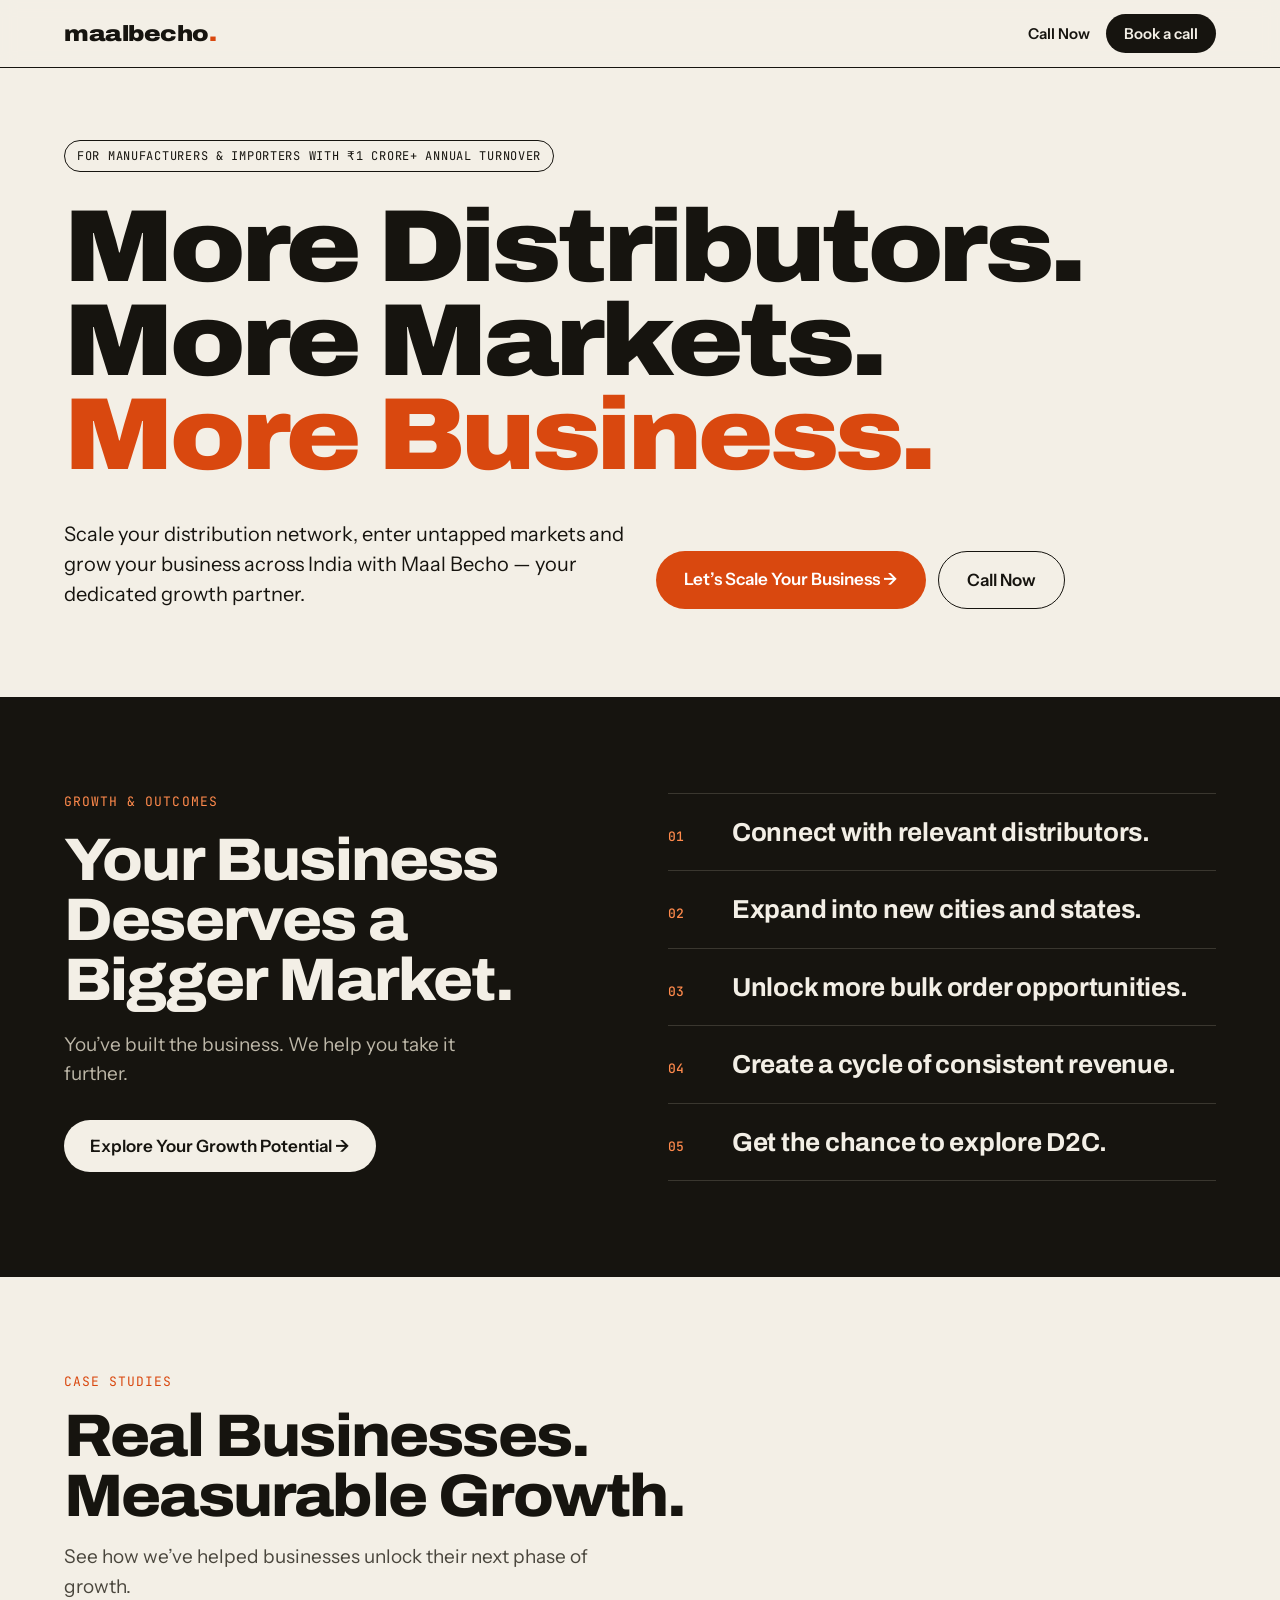
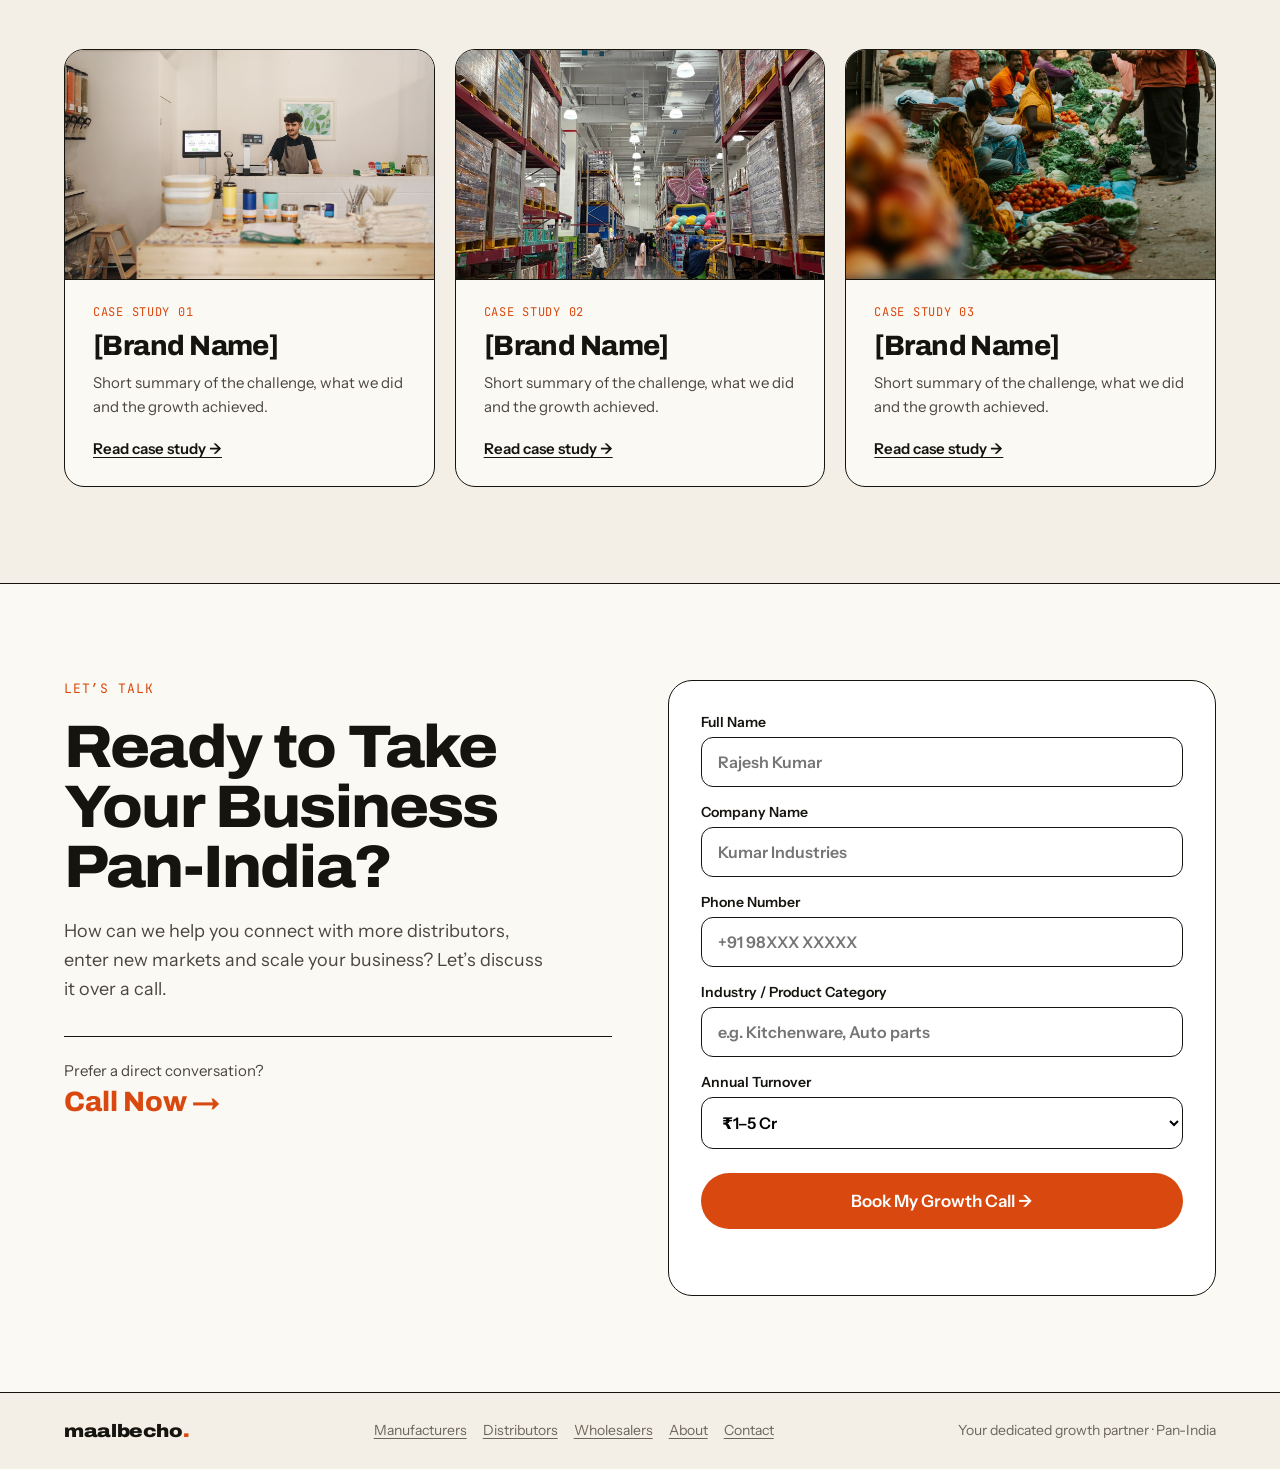
==== index.html @ 4bd6c892 "v2" ====
<!DOCTYPE html>
<html lang="en">
<head>
<meta charset="utf-8">
<meta name="viewport" content="width=device-width, initial-scale=1">
<title>Maalbecho — More Distributors. More Markets. More Business.</title>
<meta name="description" content="Scale your distribution network, enter untapped markets and grow across India with Maal Becho, your dedicated growth partner.">
<meta property="og:title" content="Maalbecho — More Distributors. More Markets. More Business.">
<meta property="og:type" content="website">
<link rel="icon" href="favicon.ico" type="image/x-icon">
<link rel="preconnect" href="https://fonts.googleapis.com">
<link rel="preconnect" href="https://fonts.gstatic.com" crossorigin>
<link rel="stylesheet" href="https://fonts.googleapis.com/css2?family=Archivo:wdth,wght@62..125,400..900&family=Instrument+Sans:wght@400;500;600&family=JetBrains+Mono:wght@500&display=swap">
<link rel="stylesheet" href="css/landing.css">
</head>
<body>
<header class="hdr"><div class="wrap">
  <a class="logo" href="index.html" aria-label="Maalbecho home">maalbecho<span>.</span></a>
  <nav aria-label="Main"><a href="tel:+910000000000">Call Now</a><a class="pill" href="#apply">Book a call</a></nav>
</div></header>

<main>
<section class="wrap hero">
  <div class="tag">For Manufacturers &amp; Importers with ₹1 Crore+ Annual Turnover</div>
  <h1>More Distributors. More Markets. <span>More Business.</span></h1>
  <div class="hero-row">
    <p>Scale your distribution network, enter untapped markets and grow your business across India with Maal Becho — your dedicated growth partner.</p>
    <div class="btns"><a class="btn or" href="#apply">Let’s Scale Your Business →</a><a class="btn line" href="tel:+910000000000">Call Now</a></div>
  </div>
</section>

<section class="dark"><div class="wrap grid2">
  <div class="col">
    <div class="eyebrow">GROWTH &amp; OUTCOMES</div>
    <h2>Your Business Deserves a Bigger Market.</h2>
    <p>You’ve built the business. We help you take it further.</p>
    <a class="btn" href="#apply">Explore Your Growth Potential →</a>
  </div>
  <ol class="outs">
        <li><b>01</b><span>Connect with relevant distributors.</span></li>
        <li><b>02</b><span>Expand into new cities and states.</span></li>
        <li><b>03</b><span>Unlock more bulk order opportunities.</span></li>
        <li><b>04</b><span>Create a cycle of consistent revenue.</span></li>
        <li><b>05</b><span>Get the chance to explore D2C.</span></li>
  </ol>
</div></section>

<section class="wrap cases" id="cases">
  <div class="eyebrow">CASE STUDIES</div>
  <h2>Real Businesses. Measurable Growth.</h2>
  <p class="lead">See how we’ve helped businesses unlock their next phase of growth.</p>
  <div class="cards">
      <article class="card">
        <img src="assets/img/photos/network-1.jpg" alt="" loading="lazy">
        <div><small>CASE STUDY 01</small><h3>[Brand Name]</h3><p>Short summary of the challenge, what we did and the growth achieved.</p><a href="#apply">Read case study →</a></div>
      </article>
      <article class="card">
        <img src="assets/img/photos/network-2.jpg" alt="" loading="lazy">
        <div><small>CASE STUDY 02</small><h3>[Brand Name]</h3><p>Short summary of the challenge, what we did and the growth achieved.</p><a href="#apply">Read case study →</a></div>
      </article>
      <article class="card">
        <img src="assets/img/photos/network-3.jpg" alt="" loading="lazy">
        <div><small>CASE STUDY 03</small><h3>[Brand Name]</h3><p>Short summary of the challenge, what we did and the growth achieved.</p><a href="#apply">Read case study →</a></div>
      </article>
  </div>
</section>

<section class="apply" id="apply"><div class="wrap grid2">
  <div class="col">
    <div class="eyebrow">LET’S TALK</div>
    <h2>Ready to Take Your Business Pan-India?</h2>
    <p>How can we help you connect with more distributors, enter new markets and scale your business? Let’s discuss it over a call.</p>
    <div class="direct">Prefer a direct conversation?<a href="tel:+910000000000">Call Now →</a></div>
  </div>
  <div class="formbox">
    <div id="formWrap">
    <form id="leadForm">
      <label>Full Name<input required name="name" type="text" placeholder="Rajesh Kumar"></label>
      <label>Company Name<input required name="company" type="text" placeholder="Kumar Industries"></label>
      <label>Phone Number<input required name="phone" type="tel" placeholder="+91 98XXX XXXXX"></label>
      <label>Industry / Product Category<input required name="category" type="text" placeholder="e.g. Kitchenware, Auto parts"></label>
      <label>Annual Turnover<select name="turnover"><option>₹1–5 Cr</option><option>₹5–25 Cr</option><option>₹25–100 Cr</option><option>₹100 Cr+</option><option>Below ₹1 Cr</option></select></label>
      <button type="submit" id="submitBtn">Book My Growth Call →</button>
      <p class="status" id="formStatus" role="status"></p>
    </form>
    </div>
    <div class="done" id="formDone" hidden>
      <i>✓</i><b>Thanks — we’ll call you shortly.</b>
      <span>Our growth team will reach out within 24 hours to schedule your call.</span>
    </div>
  </div>
</div></section>
</main>

<footer class="ftr"><div class="wrap">
  <a class="logo" href="index.html">maalbecho<span>.</span></a>
  <nav aria-label="Footer"><a href="manufacturers.html">Manufacturers</a><a href="distributors.html">Distributors</a><a href="wholesalers.html">Wholesalers</a><a href="about.html">About</a><a href="contact.html">Contact</a></nav>
  <div>Your dedicated growth partner · Pan-India</div>
</div></footer>
<script src="js/landing.js"></script>
</body>
</html>
---- css/landing.css ----
/* Maalbecho landing (v2 design): cream / ink / orange editorial look */
*{box-sizing:border-box}
:root{--bg:#F3EFE6;--ink:#16140F;--or:#D9480F;--or-l:#FF8A4C;--mut:#4A463D;--card:#FBF9F4;--d:Archivo,system-ui,sans-serif;--m:'JetBrains Mono',monospace}
html{scroll-behavior:smooth}
body{margin:0;background:var(--bg);color:var(--ink);font-family:'Instrument Sans',system-ui,sans-serif;-webkit-font-smoothing:antialiased}
a{color:var(--ink);text-decoration:underline;text-underline-offset:3px}
a:hover{color:var(--or)}
input,select,button{font:inherit}
.wrap{max-width:1200px;margin:0 auto;padding:0 24px}
.hdr{position:sticky;top:0;z-index:10;background:rgba(243,239,230,.92);backdrop-filter:blur(8px);border-bottom:1px solid var(--ink)}
.hdr .wrap{padding:14px 24px;display:flex;align-items:center;justify-content:space-between;gap:16px}
.logo{font-family:var(--d);font-weight:900;font-stretch:115%;font-size:22px;letter-spacing:-.02em;text-decoration:none}
.logo span{color:var(--or)}
.hdr nav{display:flex;align-items:center;gap:12px;font-size:15px}
.hdr nav a{text-decoration:none;font-weight:600;padding:10px 4px}
.hdr nav a.pill{background:var(--ink);color:var(--bg);padding:10px 18px;border-radius:999px}
.hdr nav a.pill:hover{background:var(--or);color:#fff}
.btn{display:inline-block;text-decoration:none;padding:18px 28px;border-radius:999px;font-weight:600;font-size:17px}
.btn.or{background:var(--or);color:#fff}.btn.or:hover{background:#B83A08;color:#fff}
.btn.line{border:1px solid var(--ink)}.btn.line:hover{background:var(--ink);color:var(--bg)}
.hero{padding:72px 24px 88px}
.tag{display:inline-flex;font-family:var(--m);font-size:12px;text-transform:uppercase;letter-spacing:.06em;border:1px solid var(--ink);padding:7px 12px;border-radius:999px;margin-bottom:28px}
h1{font-family:var(--d);font-weight:900;font-stretch:112%;font-size:clamp(44px,8vw,104px);line-height:.92;letter-spacing:-.035em;margin:0;max-width:1100px;text-wrap:balance}
h1 span{color:var(--or)}
.hero-row{display:grid;grid-template-columns:repeat(auto-fit,minmax(280px,1fr));gap:32px;margin-top:36px;align-items:end}
.hero-row p{font-size:20px;line-height:1.5;margin:0;max-width:560px;text-wrap:pretty}
.btns{display:flex;flex-wrap:wrap;gap:12px}
.eyebrow{font-family:var(--m);font-size:13px;letter-spacing:.08em;color:var(--or);margin-bottom:16px}
h2{font-family:var(--d);font-weight:800;font-stretch:108%;font-size:clamp(34px,5vw,60px);line-height:1;letter-spacing:-.03em;margin:0;text-wrap:balance}
.grid2{display:grid;grid-template-columns:repeat(auto-fit,minmax(320px,1fr));gap:56px;padding:96px 24px}
.dark{background:var(--ink);color:var(--bg)}
.dark .col{display:flex;flex-direction:column;gap:20px;align-items:flex-start}
.dark .eyebrow{color:var(--or-l);margin:0}
.dark p{font-size:19px;line-height:1.55;margin:0;color:#BDB7A8;max-width:440px}
.dark .btn{margin-top:12px;background:var(--bg);color:var(--ink);padding:16px 26px}
.dark .btn:hover{background:var(--or-l);color:var(--ink)}
.outs{border-top:1px solid #3A372F;margin:0;padding:0;list-style:none}
.outs li{display:grid;grid-template-columns:48px 1fr;gap:16px;align-items:baseline;padding:22px 0;border-bottom:1px solid #3A372F}
.outs b{font-family:var(--m);font-weight:500;font-size:13px;color:var(--or-l)}
.outs span{font-family:var(--d);font-weight:700;font-size:clamp(20px,2.2vw,26px);line-height:1.25;letter-spacing:-.01em}
.cases{padding:96px 24px}
.cases h2{margin-bottom:16px}
.lead{font-size:19px;line-height:1.55;margin:0 0 48px;color:var(--mut);max-width:560px}
.cards{display:grid;grid-template-columns:repeat(auto-fit,minmax(300px,1fr));gap:20px}
.card{border:1px solid var(--ink);border-radius:20px;overflow:hidden;display:flex;flex-direction:column;background:var(--card)}
.card img{display:block;width:100%;aspect-ratio:16/10;object-fit:cover;border-bottom:1px solid var(--ink)}
.card div{padding:24px 28px 28px;display:flex;flex-direction:column;gap:10px;flex:1}
.card small{font-family:var(--m);font-size:12px;color:var(--or);letter-spacing:.06em}
.card h3{font-family:var(--d);font-weight:800;font-size:28px;letter-spacing:-.02em;margin:0}
.card p{font-size:15px;line-height:1.6;color:var(--mut);margin:0}
.card a{margin-top:auto;padding-top:10px;font-weight:600;font-size:15px}
.apply{border-top:1px solid var(--ink);background:var(--card)}
.apply .col{display:flex;flex-direction:column;gap:20px}
.apply p{font-size:18px;line-height:1.6;margin:0;color:var(--mut);max-width:480px}
.apply .eyebrow{margin:0}
.direct{margin-top:12px;padding-top:24px;border-top:1px solid var(--ink);display:flex;flex-direction:column;gap:6px;font-size:15px;color:var(--mut)}
.direct a{font-family:var(--d);font-weight:800;font-size:28px;text-decoration:none;color:var(--or)}
.formbox{border:1px solid var(--ink);border-radius:24px;padding:32px;background:#fff;align-self:start}
.formbox form{display:flex;flex-direction:column;gap:16px}
.formbox label{display:flex;flex-direction:column;gap:6px;font-size:14px;font-weight:600}
.formbox input,.formbox select{padding:14px 16px;border:1px solid var(--ink);border-radius:12px;background:#fff;font-size:16px}
.formbox input:focus,.formbox select:focus{outline:2px solid var(--or);outline-offset:1px}
.formbox button{margin-top:8px;background:var(--or);color:#fff;border:0;padding:18px;border-radius:999px;font-weight:600;font-size:17px;cursor:pointer}
.formbox button:hover{background:#B83A08}
.formbox button:disabled{opacity:.6;cursor:default}
.status{font-size:14px;color:var(--mut);min-height:1em;margin:0}
.done{display:flex;flex-direction:column;gap:14px;padding:48px 0;text-align:center;align-items:center}
.done i{width:64px;height:64px;border-radius:50%;background:#2B8A3E;color:#fff;display:flex;align-items:center;justify-content:center;font-size:30px;font-style:normal}
.done b{font-family:var(--d);font-weight:800;font-size:28px}
.done span{font-size:16px;color:var(--mut);max-width:320px}
.ftr{border-top:1px solid var(--ink)}
.ftr .wrap{padding:28px 24px;display:flex;flex-wrap:wrap;justify-content:space-between;gap:12px;font-size:14px;color:#6B665A}
.ftr .logo{font-size:18px;color:var(--ink)}
.ftr nav{display:flex;gap:16px;flex-wrap:wrap}
.ftr nav a{color:#6B665A}
[hidden]{display:none!important}
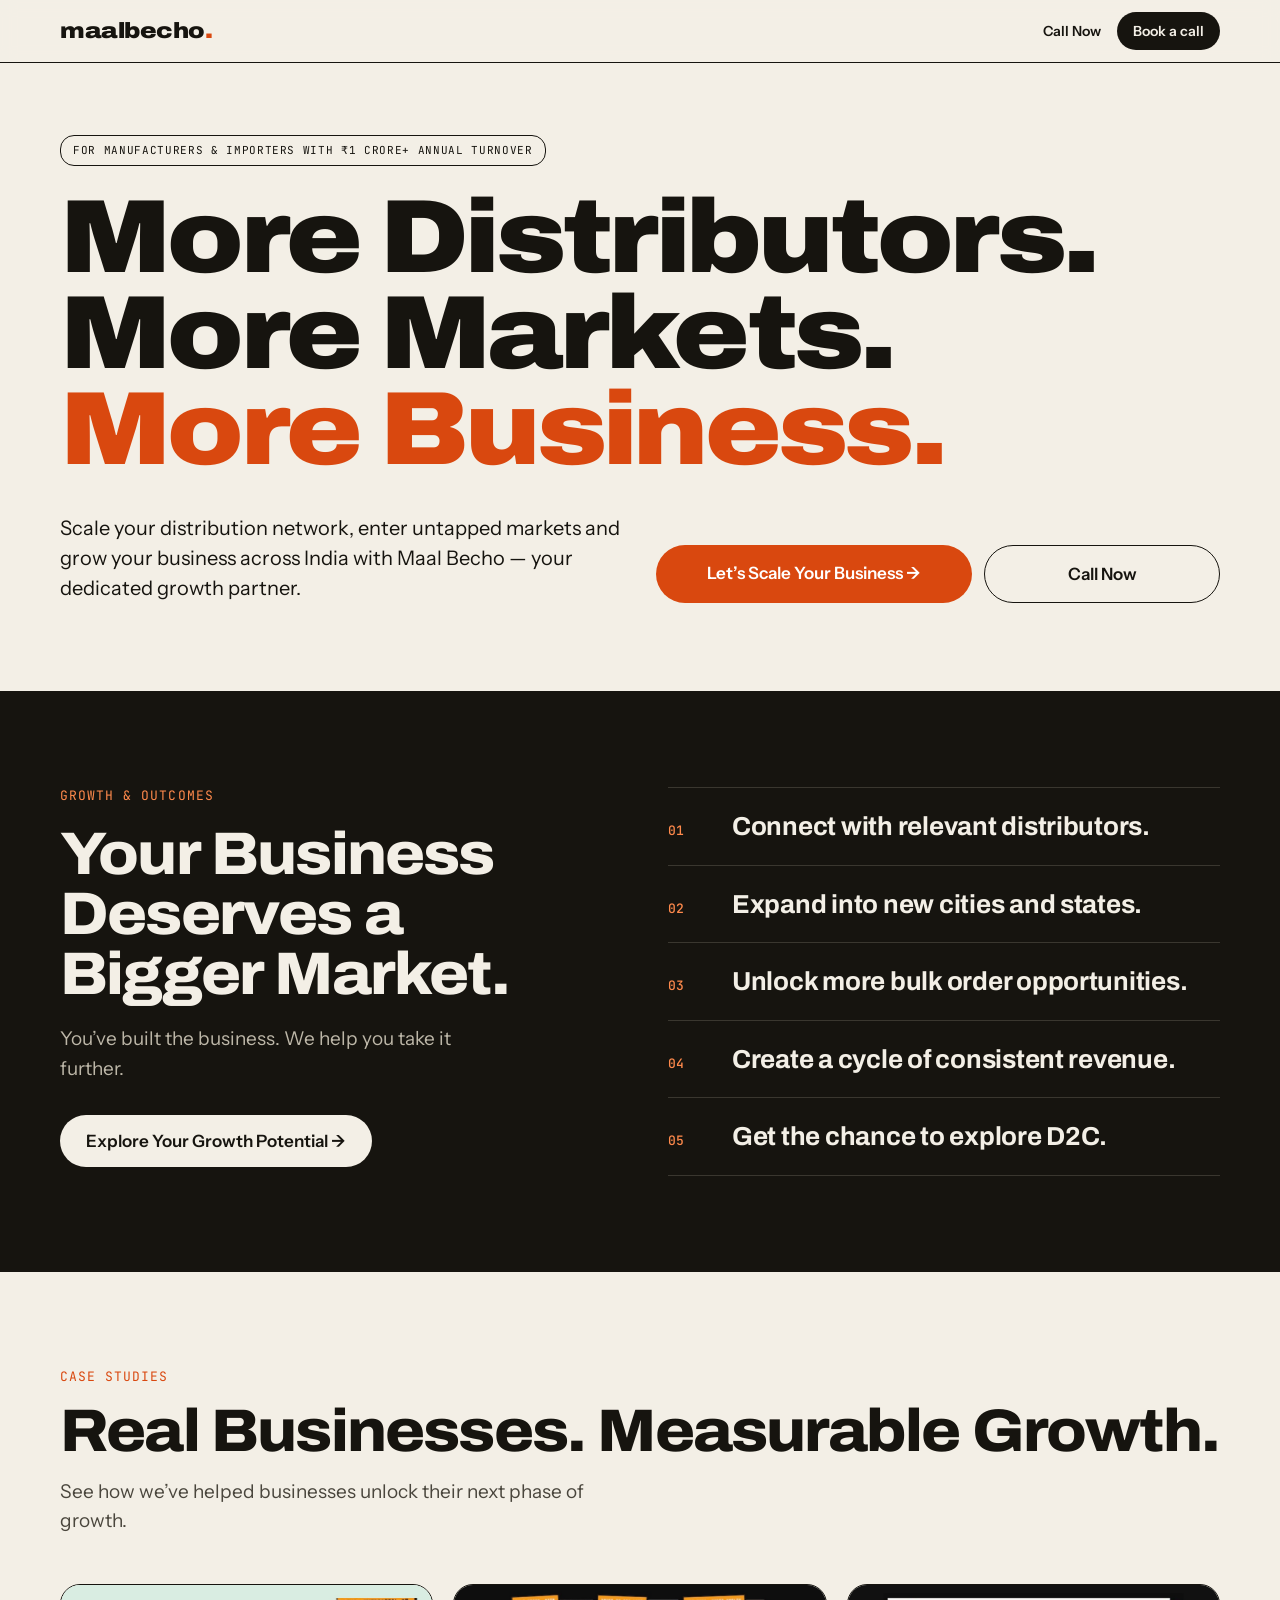
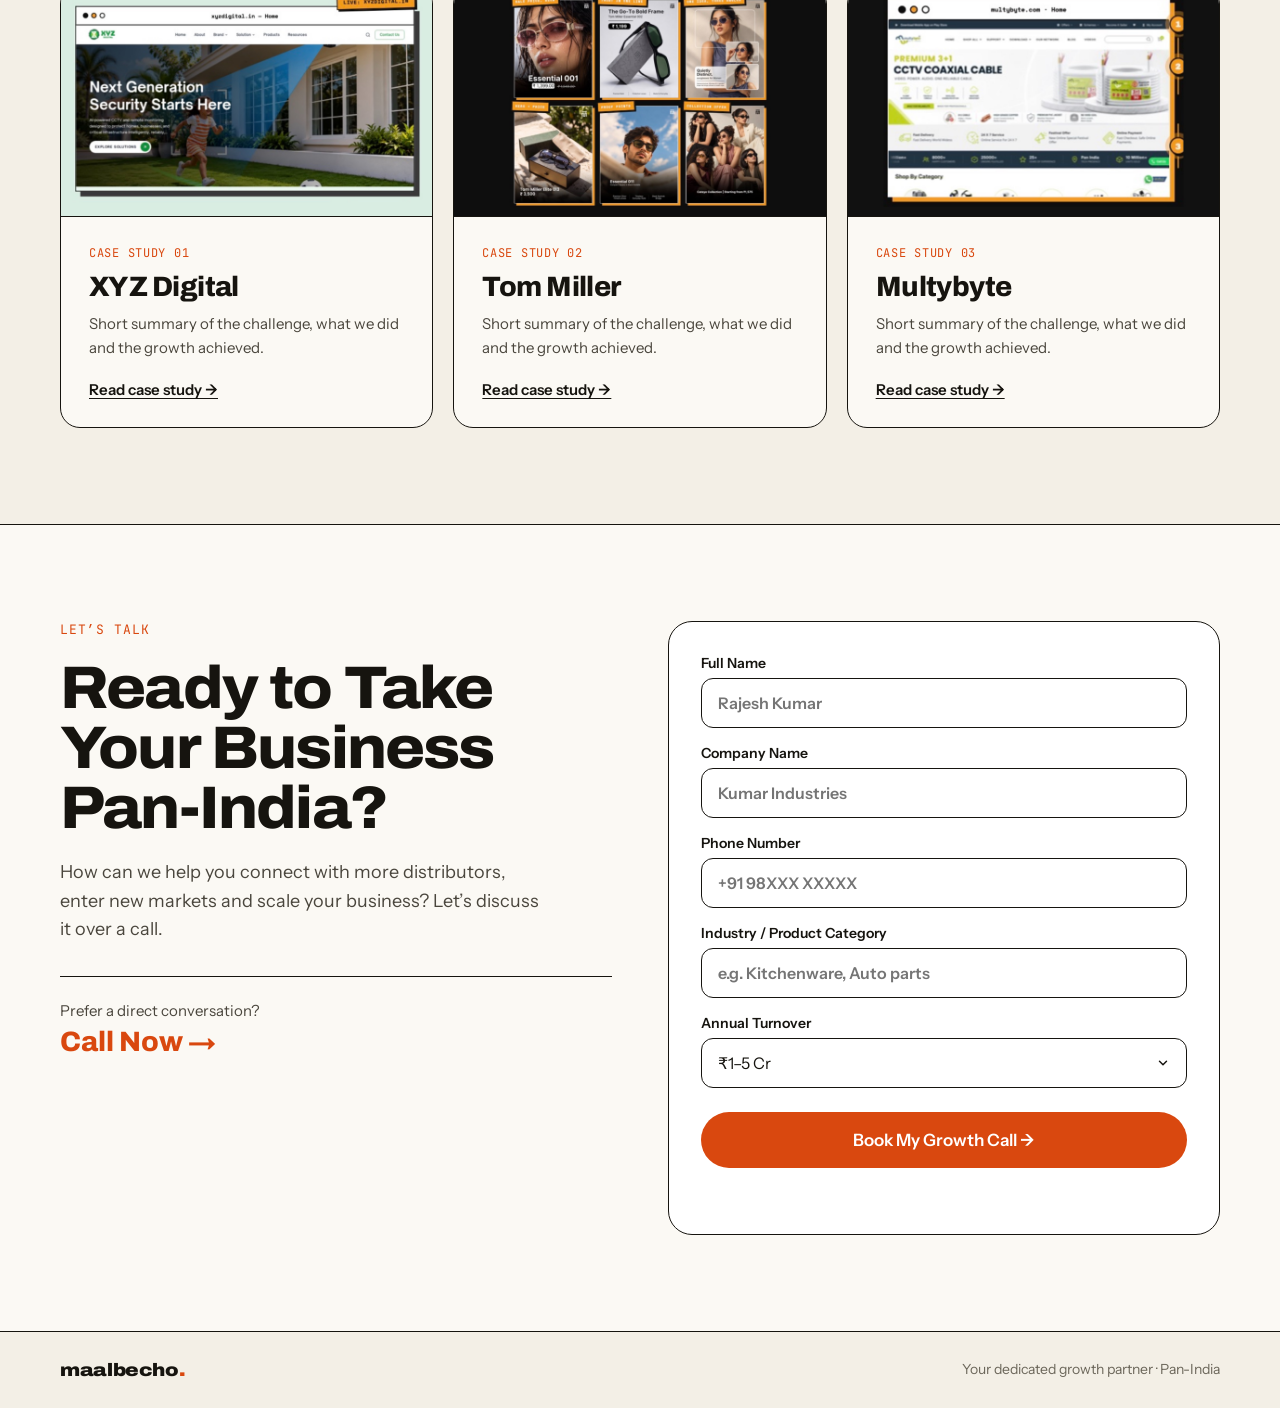
==== commit dd80f6a0: "added case study adn remove unused code. made responsive" ====
--- a/index.html
+++ b/index.html
@@ -7,7 +7,8 @@
 <meta name="description" content="Scale your distribution network, enter untapped markets and grow across India with Maal Becho, your dedicated growth partner.">
 <meta property="og:title" content="Maalbecho — More Distributors. More Markets. More Business.">
 <meta property="og:type" content="website">
-<link rel="icon" href="favicon.ico" type="image/x-icon">
+<link rel="icon" type="image/svg+xml" href="favicon.svg">
+<link rel="apple-touch-icon" href="favicon-180.png">
 <link rel="preconnect" href="https://fonts.googleapis.com">
 <link rel="preconnect" href="https://fonts.gstatic.com" crossorigin>
 <link rel="stylesheet" href="https://fonts.googleapis.com/css2?family=Archivo:wdth,wght@62..125,400..900&family=Instrument+Sans:wght@400;500;600&family=JetBrains+Mono:wght@500&display=swap">
@@ -51,16 +52,16 @@
   <p class="lead">See how we’ve helped businesses unlock their next phase of growth.</p>
   <div class="cards">
       <article class="card">
-        <img src="assets/img/photos/network-1.jpg" alt="" loading="lazy">
-        <div><small>CASE STUDY 01</small><h3>[Brand Name]</h3><p>Short summary of the challenge, what we did and the growth achieved.</p><a href="#apply">Read case study →</a></div>
+        <img src="assets/case-studies/xyz-digital.jpg" alt="XYZ Digital case study" width="1600" height="1000">
+        <div><small>CASE STUDY 01</small><h3>XYZ Digital</h3><p>Short summary of the challenge, what we did and the growth achieved.</p><a href="assets/case-studies/xyz-digital-case-study.pdf" target="_blank" rel="noopener">Read case study →</a></div>
       </article>
       <article class="card">
-        <img src="assets/img/photos/network-2.jpg" alt="" loading="lazy">
-        <div><small>CASE STUDY 02</small><h3>[Brand Name]</h3><p>Short summary of the challenge, what we did and the growth achieved.</p><a href="#apply">Read case study →</a></div>
+        <img src="assets/case-studies/tom-miller.jpg" alt="Tom Miller case study" width="1600" height="1000">
+        <div><small>CASE STUDY 02</small><h3>Tom Miller</h3><p>Short summary of the challenge, what we did and the growth achieved.</p><a href="assets/case-studies/tom-miller-case-study.pdf" target="_blank" rel="noopener">Read case study →</a></div>
       </article>
       <article class="card">
-        <img src="assets/img/photos/network-3.jpg" alt="" loading="lazy">
-        <div><small>CASE STUDY 03</small><h3>[Brand Name]</h3><p>Short summary of the challenge, what we did and the growth achieved.</p><a href="#apply">Read case study →</a></div>
+        <img src="assets/case-studies/multybyte.jpg" alt="Multybyte case study" width="1600" height="1000">
+        <div><small>CASE STUDY 03</small><h3>Multybyte</h3><p>Short summary of the challenge, what we did and the growth achieved.</p><a href="assets/case-studies/multybyte-case-study.pdf" target="_blank" rel="noopener">Read case study →</a></div>
       </article>
   </div>
 </section>
@@ -79,7 +80,13 @@
       <label>Company Name<input required name="company" type="text" placeholder="Kumar Industries"></label>
       <label>Phone Number<input required name="phone" type="tel" placeholder="+91 98XXX XXXXX"></label>
       <label>Industry / Product Category<input required name="category" type="text" placeholder="e.g. Kitchenware, Auto parts"></label>
-      <label>Annual Turnover<select name="turnover"><option>₹1–5 Cr</option><option>₹5–25 Cr</option><option>₹25–100 Cr</option><option>₹100 Cr+</option><option>Below ₹1 Cr</option></select></label>
+      <div class="field">Annual Turnover
+        <div class="dd" id="turnoverDD">
+          <input type="hidden" name="turnover" value="₹1–5 Cr">
+          <button type="button" class="dd-btn" id="turnoverBtn" aria-haspopup="listbox" aria-expanded="false" aria-label="Annual Turnover"><span>₹1–5 Cr</span><svg width="14" height="14" viewBox="0 0 24 24" fill="none" stroke="currentColor" stroke-width="2.5" stroke-linecap="round" stroke-linejoin="round" aria-hidden="true"><path d="m6 9 6 6 6-6"/></svg></button>
+          <ul class="dd-list" role="listbox" hidden><li role="option" tabindex="-1" data-v="₹1–5 Cr" aria-selected="true">₹1–5 Cr</li><li role="option" tabindex="-1" data-v="₹5–25 Cr">₹5–25 Cr</li><li role="option" tabindex="-1" data-v="₹25–100 Cr">₹25–100 Cr</li><li role="option" tabindex="-1" data-v="₹100 Cr+">₹100 Cr+</li><li role="option" tabindex="-1" data-v="Below ₹1 Cr">Below ₹1 Cr</li></ul>
+        </div>
+      </div>
       <button type="submit" id="submitBtn">Book My Growth Call →</button>
       <p class="status" id="formStatus" role="status"></p>
     </form>
@@ -94,7 +101,6 @@
 
 <footer class="ftr"><div class="wrap">
   <a class="logo" href="index.html">maalbecho<span>.</span></a>
-  <nav aria-label="Footer"><a href="manufacturers.html">Manufacturers</a><a href="distributors.html">Distributors</a><a href="wholesalers.html">Wholesalers</a><a href="about.html">About</a><a href="contact.html">Contact</a></nav>
   <div>Your dedicated growth partner · Pan-India</div>
 </div></footer>
 <script src="js/landing.js"></script>
--- a/css/landing.css
+++ b/css/landing.css
@@ -1,33 +1,36 @@
 /* Maalbecho landing (v2 design): cream / ink / orange editorial look */
 *{box-sizing:border-box}
 :root{--bg:#F3EFE6;--ink:#16140F;--or:#D9480F;--or-l:#FF8A4C;--mut:#4A463D;--card:#FBF9F4;--d:Archivo,system-ui,sans-serif;--m:'JetBrains Mono',monospace}
-html{scroll-behavior:smooth}
+html{scroll-behavior:smooth;scrollbar-width:none;-ms-overflow-style:none}
+html::-webkit-scrollbar,body::-webkit-scrollbar{display:none}
 body{margin:0;background:var(--bg);color:var(--ink);font-family:'Instrument Sans',system-ui,sans-serif;-webkit-font-smoothing:antialiased}
 a{color:var(--ink);text-decoration:underline;text-underline-offset:3px}
 a:hover{color:var(--or)}
 input,select,button{font:inherit}
-.wrap{max-width:1200px;margin:0 auto;padding:0 24px}
+.wrap{max-width:1200px;margin:0 auto;padding:0 20px}
 .hdr{position:sticky;top:0;z-index:10;background:rgba(243,239,230,.92);backdrop-filter:blur(8px);border-bottom:1px solid var(--ink)}
-.hdr .wrap{padding:14px 24px;display:flex;align-items:center;justify-content:space-between;gap:16px}
-.logo{font-family:var(--d);font-weight:900;font-stretch:115%;font-size:22px;letter-spacing:-.02em;text-decoration:none}
+.hdr .wrap{padding:12px 20px;display:flex;align-items:center;justify-content:space-between;gap:16px}
+.logo{font-family:var(--d);font-weight:900;font-stretch:115%;font-size:clamp(18px,4.5vw,22px);letter-spacing:-.02em;text-decoration:none}
 .logo span{color:var(--or)}
-.hdr nav{display:flex;align-items:center;gap:12px;font-size:15px}
-.hdr nav a{text-decoration:none;font-weight:600;padding:10px 4px}
-.hdr nav a.pill{background:var(--ink);color:var(--bg);padding:10px 18px;border-radius:999px}
+.hdr nav{display:flex;align-items:center;gap:clamp(6px,2vw,12px);font-size:14px}
+.hdr nav a{text-decoration:none;font-weight:600;padding:10px 4px;white-space:nowrap}
+.hdr nav a.pill{background:var(--ink);color:var(--bg);padding:10px 16px;border-radius:999px}
 .hdr nav a.pill:hover{background:var(--or);color:#fff}
 .btn{display:inline-block;text-decoration:none;padding:18px 28px;border-radius:999px;font-weight:600;font-size:17px}
 .btn.or{background:var(--or);color:#fff}.btn.or:hover{background:#B83A08;color:#fff}
 .btn.line{border:1px solid var(--ink)}.btn.line:hover{background:var(--ink);color:var(--bg)}
-.hero{padding:72px 24px 88px}
-.tag{display:inline-flex;font-family:var(--m);font-size:12px;text-transform:uppercase;letter-spacing:.06em;border:1px solid var(--ink);padding:7px 12px;border-radius:999px;margin-bottom:28px}
-h1{font-family:var(--d);font-weight:900;font-stretch:112%;font-size:clamp(44px,8vw,104px);line-height:.92;letter-spacing:-.035em;margin:0;max-width:1100px;text-wrap:balance}
+.hero{padding:clamp(40px,8vw,72px) 20px clamp(56px,10vw,88px)}
+.tag{display:inline-flex;font-family:var(--m);font-size:11px;line-height:1.4;text-transform:uppercase;letter-spacing:.06em;border:1px solid var(--ink);padding:7px 12px;border-radius:14px;margin-bottom:24px}
+h1{font-family:var(--d);font-weight:900;font-stretch:112%;font-size:clamp(40px,9vw,104px);line-height:.92;letter-spacing:-.035em;margin:0;max-width:1100px;text-wrap:balance}
 h1 span{color:var(--or)}
-.hero-row{display:grid;grid-template-columns:repeat(auto-fit,minmax(280px,1fr));gap:32px;margin-top:36px;align-items:end}
-.hero-row p{font-size:20px;line-height:1.5;margin:0;max-width:560px;text-wrap:pretty}
+.hero-row{display:grid;grid-template-columns:repeat(auto-fit,minmax(min(280px,100%),1fr));gap:32px;margin-top:36px;align-items:end}
+.hero-row p{font-size:clamp(17px,4.5vw,20px);line-height:1.5;margin:0;max-width:560px;text-wrap:pretty}
 .btns{display:flex;flex-wrap:wrap;gap:12px}
+.btns .btn{text-align:center}
+.btns .btn.or{flex:1 1 220px}.btns .btn.line{flex:1 1 140px}
 .eyebrow{font-family:var(--m);font-size:13px;letter-spacing:.08em;color:var(--or);margin-bottom:16px}
 h2{font-family:var(--d);font-weight:800;font-stretch:108%;font-size:clamp(34px,5vw,60px);line-height:1;letter-spacing:-.03em;margin:0;text-wrap:balance}
-.grid2{display:grid;grid-template-columns:repeat(auto-fit,minmax(320px,1fr));gap:56px;padding:96px 24px}
+.grid2{display:grid;grid-template-columns:repeat(auto-fit,minmax(min(320px,100%),1fr));gap:56px;padding:clamp(56px,10vw,96px) 20px}
 .dark{background:var(--ink);color:var(--bg)}
 .dark .col{display:flex;flex-direction:column;gap:20px;align-items:flex-start}
 .dark .eyebrow{color:var(--or-l);margin:0}
@@ -38,13 +41,13 @@
 .outs li{display:grid;grid-template-columns:48px 1fr;gap:16px;align-items:baseline;padding:22px 0;border-bottom:1px solid #3A372F}
 .outs b{font-family:var(--m);font-weight:500;font-size:13px;color:var(--or-l)}
 .outs span{font-family:var(--d);font-weight:700;font-size:clamp(20px,2.2vw,26px);line-height:1.25;letter-spacing:-.01em}
-.cases{padding:96px 24px}
+.cases{padding:clamp(56px,10vw,96px) 20px}
 .cases h2{margin-bottom:16px}
 .lead{font-size:19px;line-height:1.55;margin:0 0 48px;color:var(--mut);max-width:560px}
-.cards{display:grid;grid-template-columns:repeat(auto-fit,minmax(300px,1fr));gap:20px}
+.cards{display:grid;grid-template-columns:repeat(auto-fit,minmax(min(300px,100%),1fr));gap:20px}
 .card{border:1px solid var(--ink);border-radius:20px;overflow:hidden;display:flex;flex-direction:column;background:var(--card)}
-.card img{display:block;width:100%;aspect-ratio:16/10;object-fit:cover;border-bottom:1px solid var(--ink)}
-.card div{padding:24px 28px 28px;display:flex;flex-direction:column;gap:10px;flex:1}
+.card img{display:block;width:100%;height:auto;aspect-ratio:16/10;object-fit:cover;border-bottom:1px solid var(--ink)}
+.card>div{padding:clamp(20px,5vw,28px);display:flex;flex-direction:column;gap:10px;flex:1}
 .card small{font-family:var(--m);font-size:12px;color:var(--or);letter-spacing:.06em}
 .card h3{font-family:var(--d);font-weight:800;font-size:28px;letter-spacing:-.02em;margin:0}
 .card p{font-size:15px;line-height:1.6;color:var(--mut);margin:0}
@@ -55,9 +58,9 @@
 .apply .eyebrow{margin:0}
 .direct{margin-top:12px;padding-top:24px;border-top:1px solid var(--ink);display:flex;flex-direction:column;gap:6px;font-size:15px;color:var(--mut)}
 .direct a{font-family:var(--d);font-weight:800;font-size:28px;text-decoration:none;color:var(--or)}
-.formbox{border:1px solid var(--ink);border-radius:24px;padding:32px;background:#fff;align-self:start}
+.formbox{border:1px solid var(--ink);border-radius:24px;padding:clamp(20px,5vw,32px);background:#fff;align-self:start}
 .formbox form{display:flex;flex-direction:column;gap:16px}
-.formbox label{display:flex;flex-direction:column;gap:6px;font-size:14px;font-weight:600}
+.formbox label,.formbox .field{display:flex;flex-direction:column;gap:6px;font-size:14px;font-weight:600}
 .formbox input,.formbox select{padding:14px 16px;border:1px solid var(--ink);border-radius:12px;background:#fff;font-size:16px}
 .formbox input:focus,.formbox select:focus{outline:2px solid var(--or);outline-offset:1px}
 .formbox button{margin-top:8px;background:var(--or);color:#fff;border:0;padding:18px;border-radius:999px;font-weight:600;font-size:17px;cursor:pointer}
@@ -69,8 +72,19 @@
 .done b{font-family:var(--d);font-weight:800;font-size:28px}
 .done span{font-size:16px;color:var(--mut);max-width:320px}
 .ftr{border-top:1px solid var(--ink)}
-.ftr .wrap{padding:28px 24px;display:flex;flex-wrap:wrap;justify-content:space-between;gap:12px;font-size:14px;color:#6B665A}
+.ftr .wrap{padding:28px 20px;display:flex;flex-wrap:wrap;justify-content:space-between;gap:12px;font-size:14px;color:#6B665A}
 .ftr .logo{font-size:18px;color:var(--ink)}
-.ftr nav{display:flex;gap:16px;flex-wrap:wrap}
-.ftr nav a{color:#6B665A}
 [hidden]{display:none!important}
+
+/* Custom dropdown (theme colours) */
+.dd{position:relative}
+.formbox .dd-btn{margin:0;width:100%;display:flex;align-items:center;justify-content:space-between;gap:12px;padding:14px 16px;border:1px solid var(--ink);border-radius:12px;background:#fff;color:var(--ink);font-size:16px;font-weight:400;text-align:left;cursor:pointer}
+.formbox .dd-btn:hover{background:#fff;border-color:var(--or)}
+.dd-btn svg{flex:none;transition:transform .15s}
+.dd.open .dd-btn svg{transform:rotate(180deg)}
+.dd.open .dd-btn,.dd-btn:focus-visible{outline:2px solid var(--or);outline-offset:1px}
+.dd-list{position:absolute;z-index:5;left:0;right:0;top:calc(100% + 6px);margin:0;padding:6px;list-style:none;background:var(--card);border:1px solid var(--ink);border-radius:14px;box-shadow:4px 4px 0 var(--ink)}
+.dd-list li{padding:11px 12px;border-radius:9px;font-size:16px;font-weight:500;cursor:pointer;display:flex;justify-content:space-between;align-items:center}
+.dd-list li:hover,.dd-list li:focus{background:var(--bg);outline:0}
+.dd-list li[aria-selected="true"]{background:var(--ink);color:var(--bg)}
+.dd-list li[aria-selected="true"]::after{content:"✓";color:var(--or-l)}
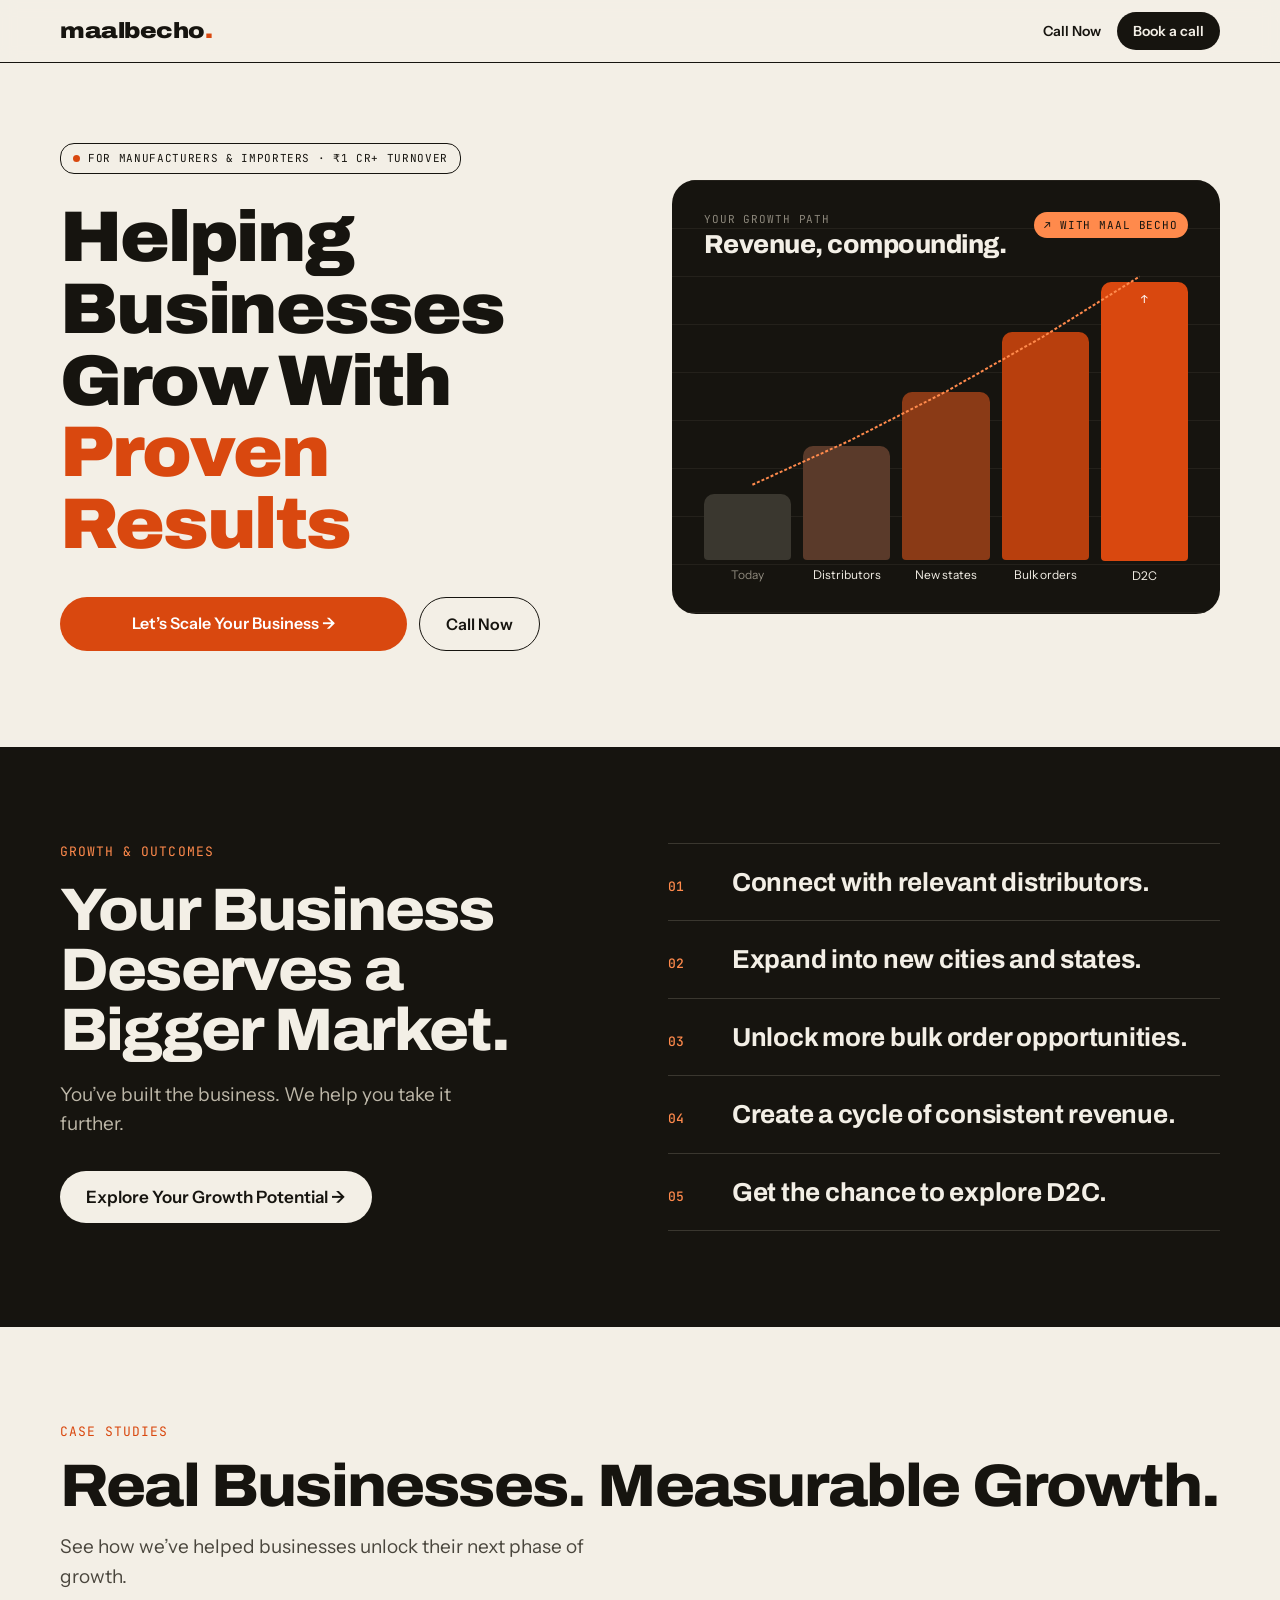
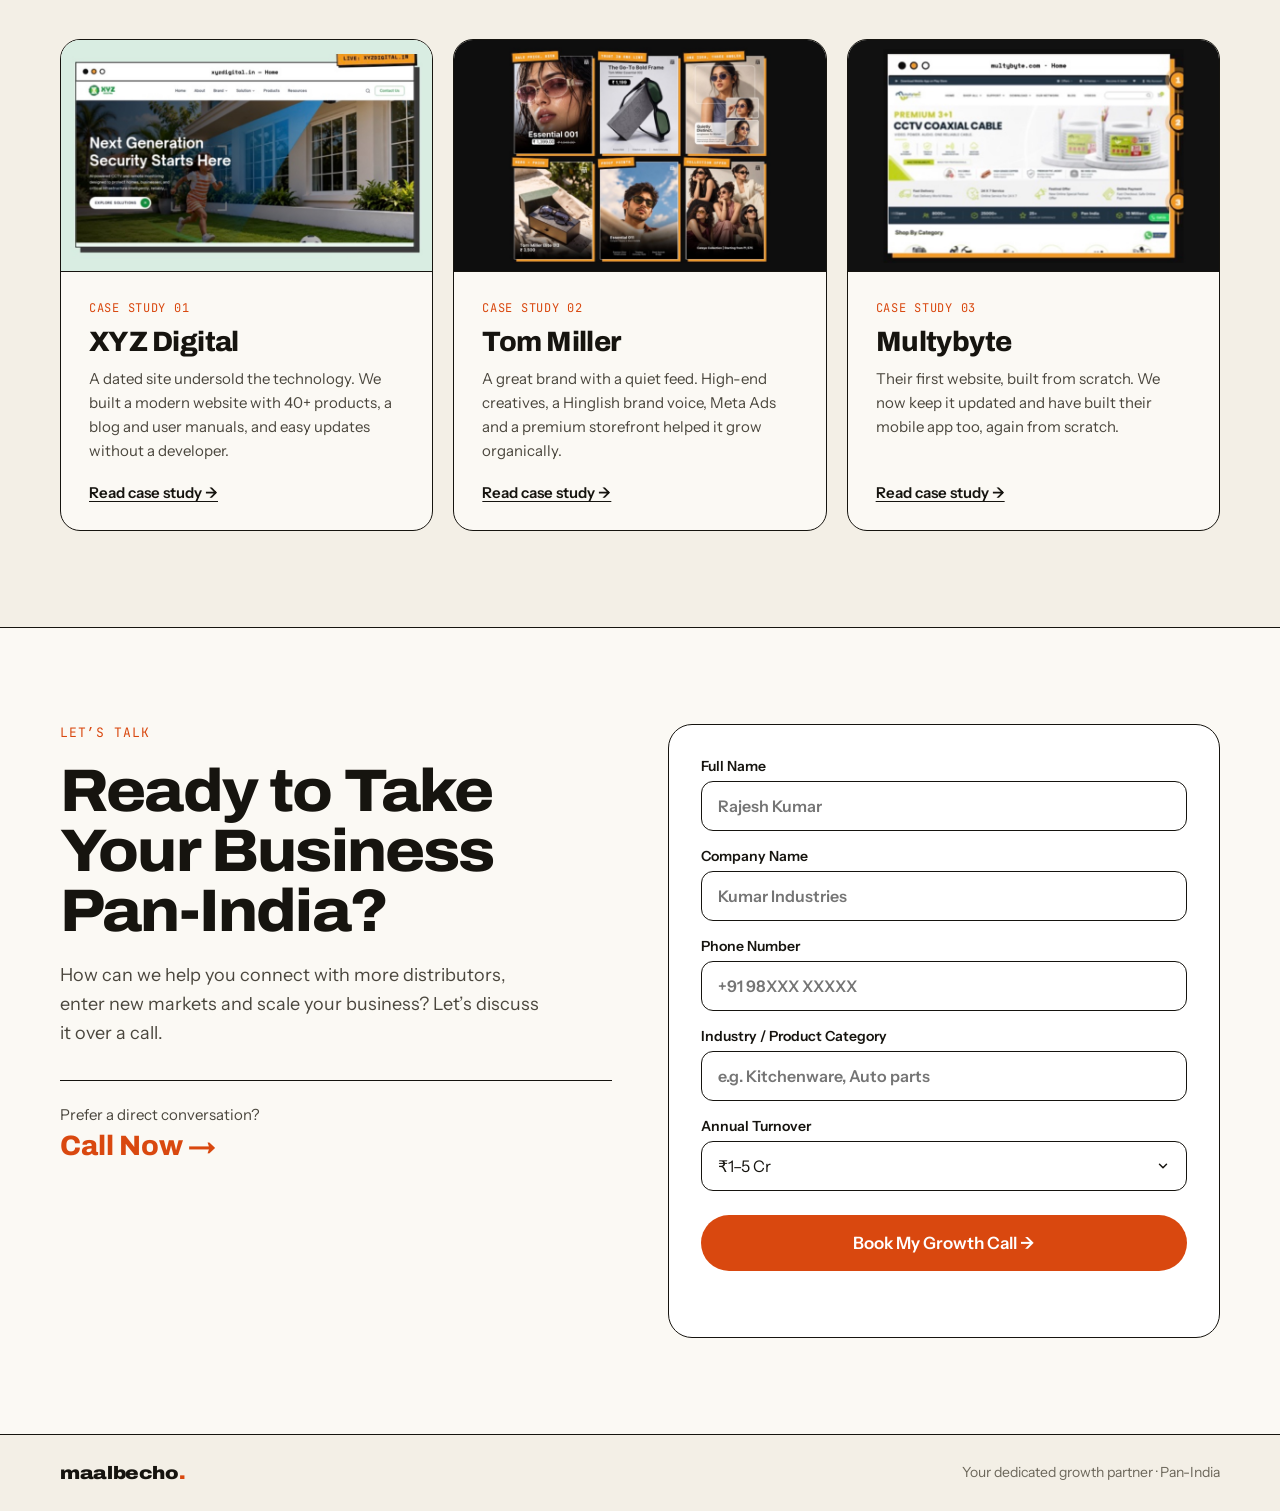
==== commit d5538b7c: "Updated Text of Hero section" ====
--- a/index.html
+++ b/index.html
@@ -22,11 +22,25 @@
 
 <main>
 <section class="wrap hero">
-  <div class="tag">For Manufacturers &amp; Importers with ₹1 Crore+ Annual Turnover</div>
-  <h1>More Distributors. More Markets. <span>More Business.</span></h1>
-  <div class="hero-row">
-    <p>Scale your distribution network, enter untapped markets and grow your business across India with Maal Becho — your dedicated growth partner.</p>
+  <div class="hero-copy">
+    <div class="tag"><i></i>For Manufacturers &amp; Importers · ₹1 Cr+ Turnover</div>
+    <h1>Helping Businesses Grow With <span>Proven Results</span></h1>
     <div class="btns"><a class="btn or" href="#apply">Let’s Scale Your Business →</a><a class="btn line" href="tel:+910000000000">Call Now</a></div>
+  </div>
+  <div class="gpanel" aria-label="Growth path chart">
+    <div class="gridlines"></div>
+    <div class="ghead">
+      <div><small>YOUR GROWTH PATH</small><b>Revenue, compounding.</b></div>
+      <em>↗ WITH MAAL BECHO</em>
+    </div>
+    <div class="gchart">
+        <div class="bar"><div class="col" style="height:22%;background:#3A372F;color:#BDB7A8"></div><span style="color:#8C877B">Today</span></div>
+        <div class="bar"><div class="col" style="height:38%;background:#5A3A2A;color:#F3EFE6"></div><span style="color:#F3EFE6">Distributors</span></div>
+        <div class="bar"><div class="col" style="height:56%;background:#8A3A16;color:#F3EFE6"></div><span style="color:#F3EFE6">New states</span></div>
+        <div class="bar"><div class="col" style="height:76%;background:#B83F0D;color:#F3EFE6"></div><span style="color:#F3EFE6">Bulk orders</span></div>
+        <div class="bar"><div class="col" style="height:100%;background:#D9480F;color:#fff">↑</div><span style="color:#F3EFE6">D2C</span></div>
+      <svg viewBox="0 0 100 100" preserveAspectRatio="none" aria-hidden="true"><path d="M10 74 L30 58 L50 40 L70 20 L90 -2" fill="none" stroke="#FF8A4C" stroke-dasharray="3 2" vector-effect="non-scaling-stroke"/></svg>
+    </div>
   </div>
 </section>
 
@@ -53,15 +67,15 @@
   <div class="cards">
       <article class="card">
         <img src="assets/case-studies/xyz-digital.jpg" alt="XYZ Digital case study" width="1600" height="1000">
-        <div><small>CASE STUDY 01</small><h3>XYZ Digital</h3><p>Short summary of the challenge, what we did and the growth achieved.</p><a href="assets/case-studies/xyz-digital-case-study.pdf" target="_blank" rel="noopener">Read case study →</a></div>
+        <div><small>CASE STUDY 01</small><h3>XYZ Digital</h3><p>A dated site undersold the technology. We built a modern website with 40+ products, a blog and user manuals, and easy updates without a developer.</p><a href="assets/case-studies/xyz-digital-case-study.pdf" target="_blank" rel="noopener">Read case study →</a></div>
       </article>
       <article class="card">
         <img src="assets/case-studies/tom-miller.jpg" alt="Tom Miller case study" width="1600" height="1000">
-        <div><small>CASE STUDY 02</small><h3>Tom Miller</h3><p>Short summary of the challenge, what we did and the growth achieved.</p><a href="assets/case-studies/tom-miller-case-study.pdf" target="_blank" rel="noopener">Read case study →</a></div>
+        <div><small>CASE STUDY 02</small><h3>Tom Miller</h3><p>A great brand with a quiet feed. High-end creatives, a Hinglish brand voice, Meta Ads and a premium storefront helped it grow organically.</p><a href="assets/case-studies/tom-miller-case-study.pdf" target="_blank" rel="noopener">Read case study →</a></div>
       </article>
       <article class="card">
         <img src="assets/case-studies/multybyte.jpg" alt="Multybyte case study" width="1600" height="1000">
-        <div><small>CASE STUDY 03</small><h3>Multybyte</h3><p>Short summary of the challenge, what we did and the growth achieved.</p><a href="assets/case-studies/multybyte-case-study.pdf" target="_blank" rel="noopener">Read case study →</a></div>
+        <div><small>CASE STUDY 03</small><h3>Multybyte</h3><p>Their first website, built from scratch. We now keep it updated and have built their mobile app too, again from scratch.</p><a href="assets/case-studies/multybyte-case-study.pdf" target="_blank" rel="noopener">Read case study →</a></div>
       </article>
   </div>
 </section>
--- a/css/landing.css
+++ b/css/landing.css
@@ -19,15 +19,28 @@
 .btn{display:inline-block;text-decoration:none;padding:18px 28px;border-radius:999px;font-weight:600;font-size:17px}
 .btn.or{background:var(--or);color:#fff}.btn.or:hover{background:#B83A08;color:#fff}
 .btn.line{border:1px solid var(--ink)}.btn.line:hover{background:var(--ink);color:var(--bg)}
-.hero{padding:clamp(40px,8vw,72px) 20px clamp(56px,10vw,88px)}
-.tag{display:inline-flex;font-family:var(--m);font-size:11px;line-height:1.4;text-transform:uppercase;letter-spacing:.06em;border:1px solid var(--ink);padding:7px 12px;border-radius:14px;margin-bottom:24px}
-h1{font-family:var(--d);font-weight:900;font-stretch:112%;font-size:clamp(40px,9vw,104px);line-height:.92;letter-spacing:-.035em;margin:0;max-width:1100px;text-wrap:balance}
+.hero{padding:clamp(40px,7vw,80px) 20px clamp(56px,9vw,96px);display:grid;grid-template-columns:repeat(auto-fit,minmax(min(420px,100%),1fr));gap:clamp(32px,5vw,64px);align-items:center}
+.hero-copy{display:flex;flex-direction:column;align-items:flex-start;gap:clamp(20px,3vw,28px)}
+.tag{display:inline-flex;align-items:center;gap:8px;font-family:var(--m);font-size:11px;line-height:1.4;text-transform:uppercase;letter-spacing:.06em;border:1px solid var(--ink);padding:7px 12px;border-radius:14px}
+.tag i{width:7px;height:7px;border-radius:50%;background:var(--or);flex:none}
+h1{font-family:var(--d);font-weight:900;font-stretch:105%;font-size:clamp(38px,5.6vw,72px);line-height:1;letter-spacing:-.03em;margin:0;text-wrap:balance}
 h1 span{color:var(--or)}
-.hero-row{display:grid;grid-template-columns:repeat(auto-fit,minmax(min(280px,100%),1fr));gap:32px;margin-top:36px;align-items:end}
-.hero-row p{font-size:clamp(17px,4.5vw,20px);line-height:1.5;margin:0;max-width:560px;text-wrap:pretty}
-.btns{display:flex;flex-wrap:wrap;gap:12px}
-.btns .btn{text-align:center}
-.btns .btn.or{flex:1 1 220px}.btns .btn.line{flex:1 1 140px}
+.btns{display:flex;flex-wrap:wrap;gap:12px;width:100%;max-width:480px;margin-top:8px}
+.btns .btn{padding:16px 26px;font-size:16px;text-align:center}
+.btns .btn.or{flex:1 1 220px}.btns .btn.line{flex:0 1 auto}
+.gpanel{width:100%;background:var(--ink);color:var(--bg);border-radius:24px;padding:clamp(20px,4vw,32px);display:flex;flex-direction:column;gap:24px;position:relative;overflow:hidden}
+.gridlines{position:absolute;inset:0;background-image:linear-gradient(#24211B 1px,transparent 1px);background-size:100% 48px;pointer-events:none}
+.ghead{position:relative;display:flex;align-items:flex-start;justify-content:space-between;gap:12px;flex-wrap:wrap}
+.ghead div{display:flex;flex-direction:column;gap:4px}
+.ghead small{font-family:var(--m);font-size:11px;letter-spacing:.08em;color:#8C877B}
+.ghead b{font-family:var(--d);font-weight:800;font-size:clamp(20px,2.4vw,26px);letter-spacing:-.02em}
+.ghead em{display:inline-flex;align-items:center;gap:6px;font-style:normal;font-family:var(--m);font-size:11px;letter-spacing:.08em;color:var(--ink);background:var(--or-l);padding:6px 10px;border-radius:999px}
+.gchart{position:relative;height:clamp(220px,28vw,300px);display:flex;align-items:flex-end;gap:clamp(6px,1.2vw,12px)}
+.bar{flex:1;display:flex;flex-direction:column;justify-content:flex-end;align-items:stretch;gap:8px;min-width:0;height:100%}
+.bar .col{border-radius:10px 10px 4px 4px;display:flex;align-items:flex-start;justify-content:center;padding-top:10px;font-family:var(--m);font-size:11px}
+.bar span{font-size:clamp(10px,1.4vw,12px);text-align:center;line-height:1.2;white-space:nowrap;overflow:hidden;text-overflow:ellipsis}
+.gchart svg{position:absolute;left:0;right:0;top:0;bottom:26px;width:100%;height:calc(100% - 26px);pointer-events:none;overflow:visible}
+.gchart svg path{stroke-width:2px}
 .eyebrow{font-family:var(--m);font-size:13px;letter-spacing:.08em;color:var(--or);margin-bottom:16px}
 h2{font-family:var(--d);font-weight:800;font-stretch:108%;font-size:clamp(34px,5vw,60px);line-height:1;letter-spacing:-.03em;margin:0;text-wrap:balance}
 .grid2{display:grid;grid-template-columns:repeat(auto-fit,minmax(min(320px,100%),1fr));gap:56px;padding:clamp(56px,10vw,96px) 20px}
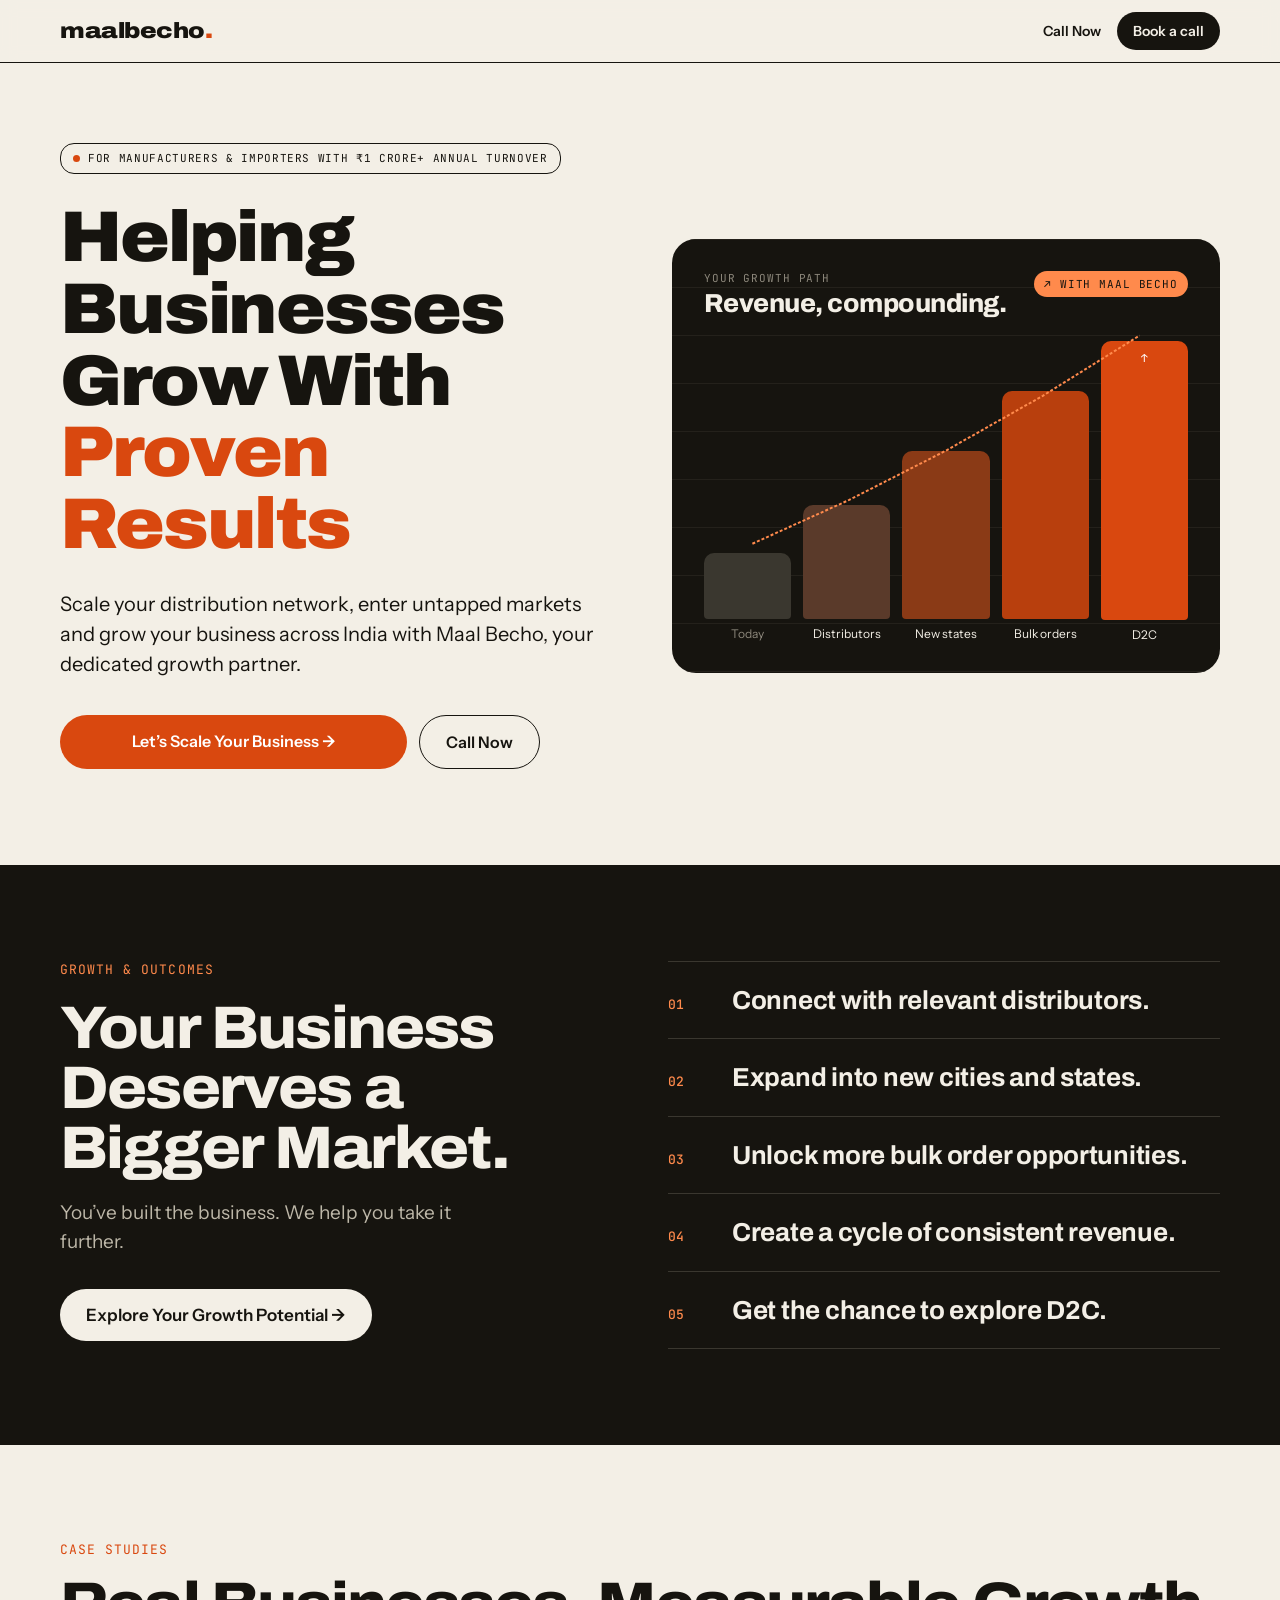
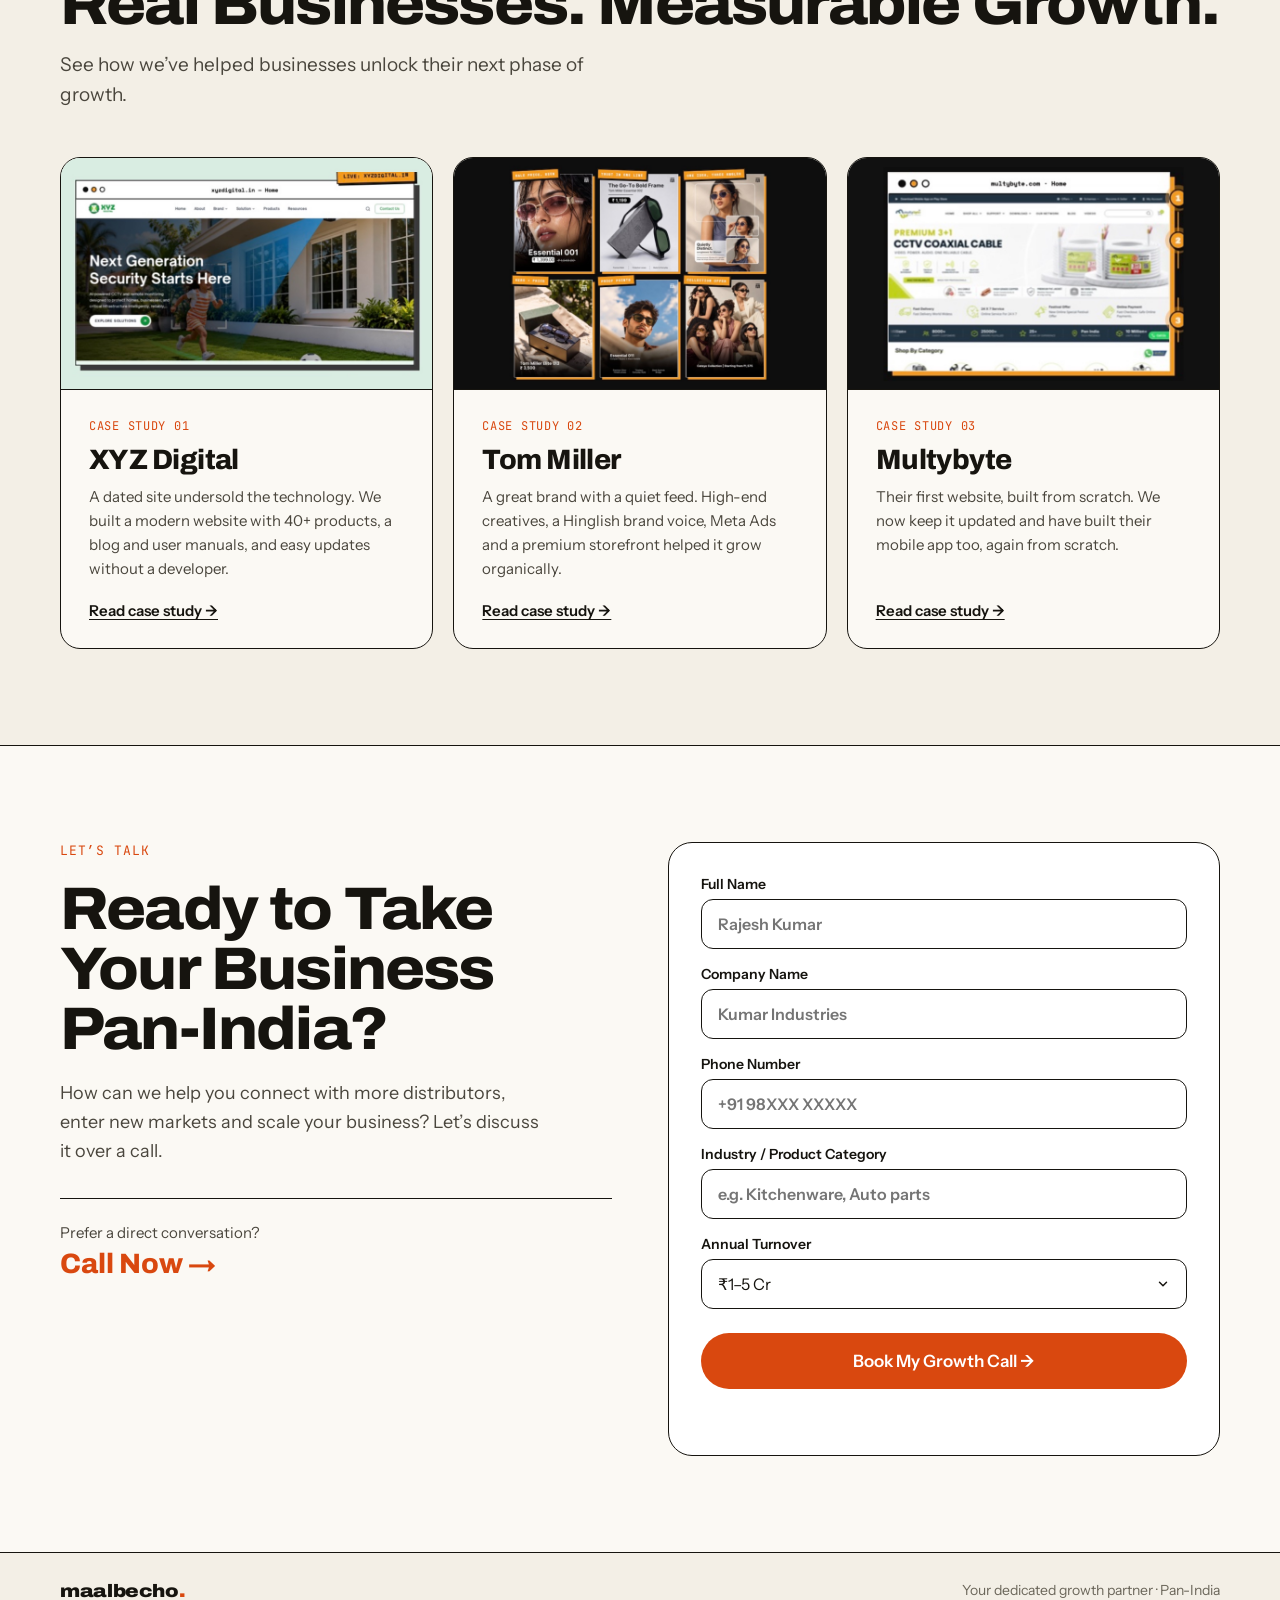
==== commit 2b56c025: "Eyebrow text and sub line updated" ====
--- a/index.html
+++ b/index.html
@@ -23,8 +23,9 @@
 <main>
 <section class="wrap hero">
   <div class="hero-copy">
-    <div class="tag"><i></i>For Manufacturers &amp; Importers · ₹1 Cr+ Turnover</div>
+    <div class="tag"><i></i>For Manufacturers &amp; Importers with ₹1 Crore+ Annual Turnover</div>
     <h1>Helping Businesses Grow With <span>Proven Results</span></h1>
+    <p class="sub">Scale your distribution network, enter untapped markets and grow your business across India with Maal Becho, your dedicated growth partner.</p>
     <div class="btns"><a class="btn or" href="#apply">Let’s Scale Your Business →</a><a class="btn line" href="tel:+910000000000">Call Now</a></div>
   </div>
   <div class="gpanel" aria-label="Growth path chart">
--- a/css/landing.css
+++ b/css/landing.css
@@ -25,6 +25,7 @@
 .tag i{width:7px;height:7px;border-radius:50%;background:var(--or);flex:none}
 h1{font-family:var(--d);font-weight:900;font-stretch:105%;font-size:clamp(38px,5.6vw,72px);line-height:1;letter-spacing:-.03em;margin:0;text-wrap:balance}
 h1 span{color:var(--or)}
+.sub{font-size:clamp(17px,4.5vw,20px);line-height:1.5;margin:0;max-width:560px;text-wrap:pretty}
 .btns{display:flex;flex-wrap:wrap;gap:12px;width:100%;max-width:480px;margin-top:8px}
 .btns .btn{padding:16px 26px;font-size:16px;text-align:center}
 .btns .btn.or{flex:1 1 220px}.btns .btn.line{flex:0 1 auto}
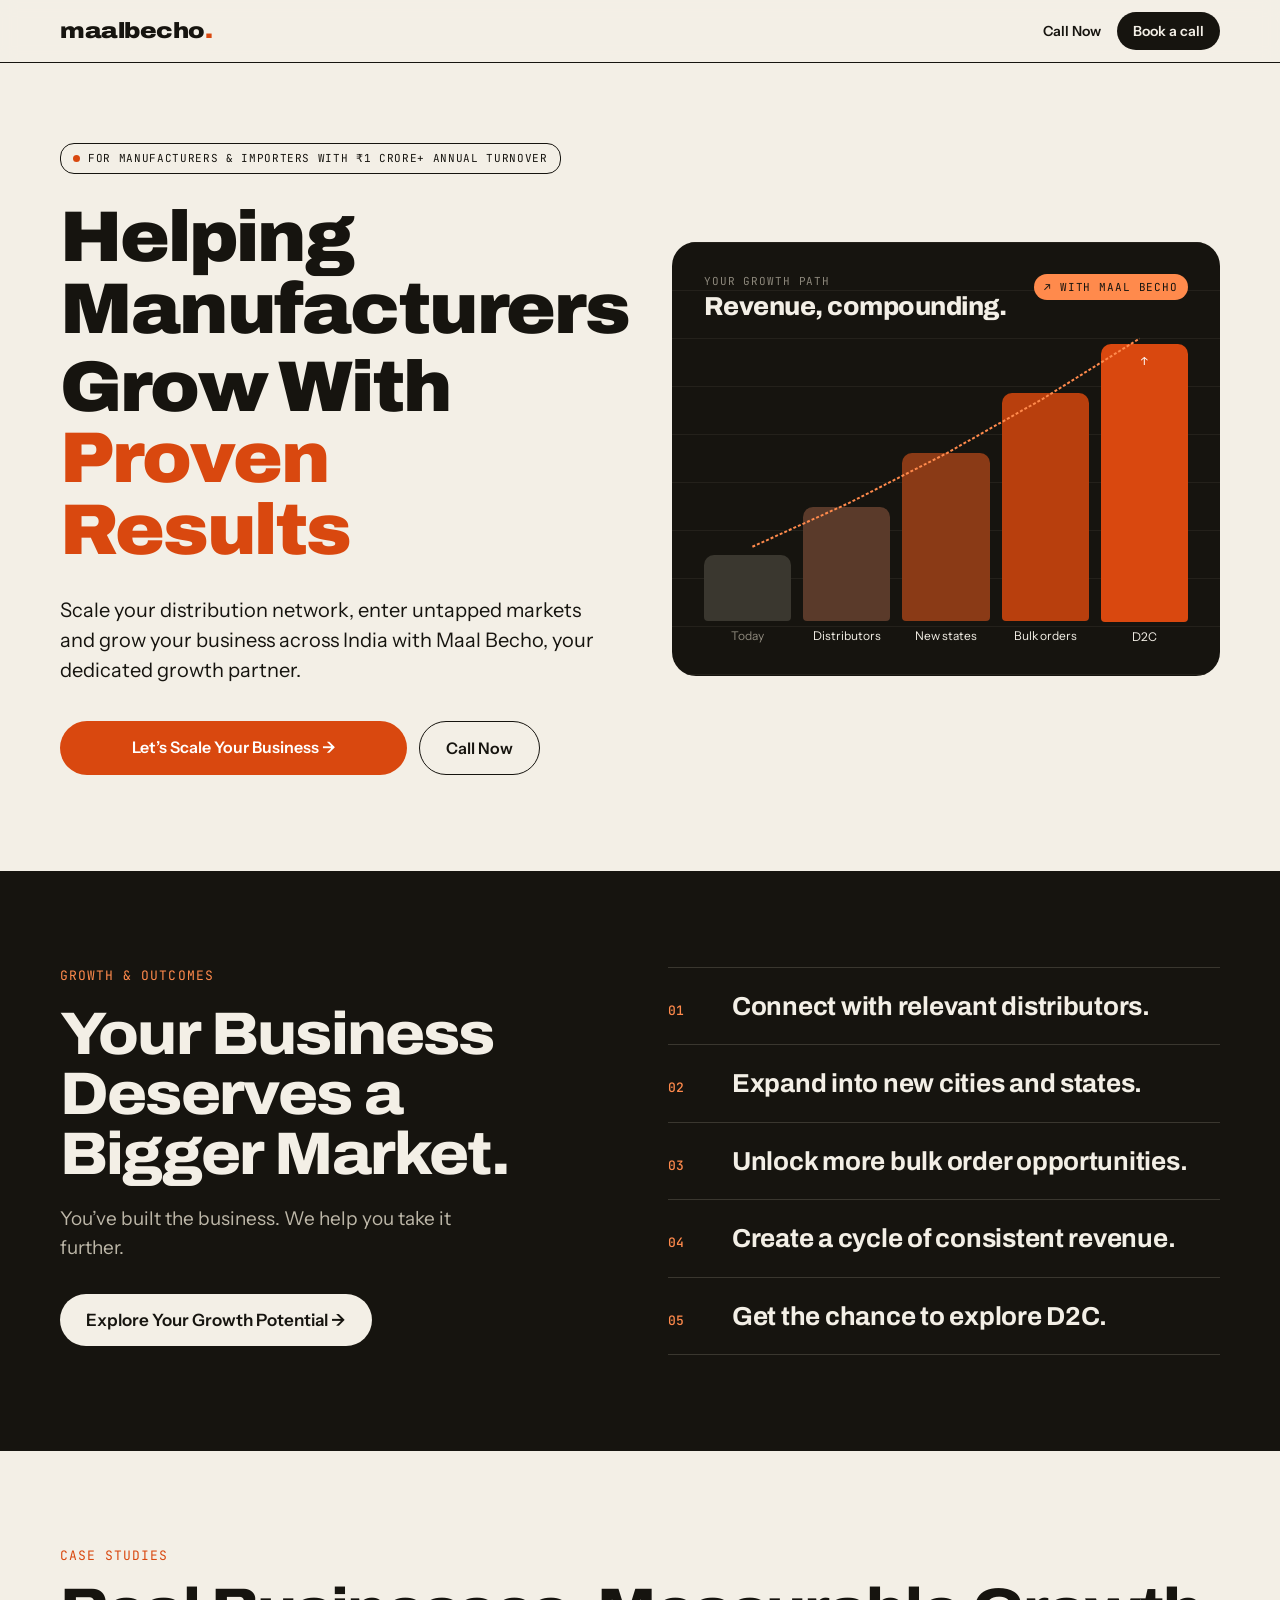
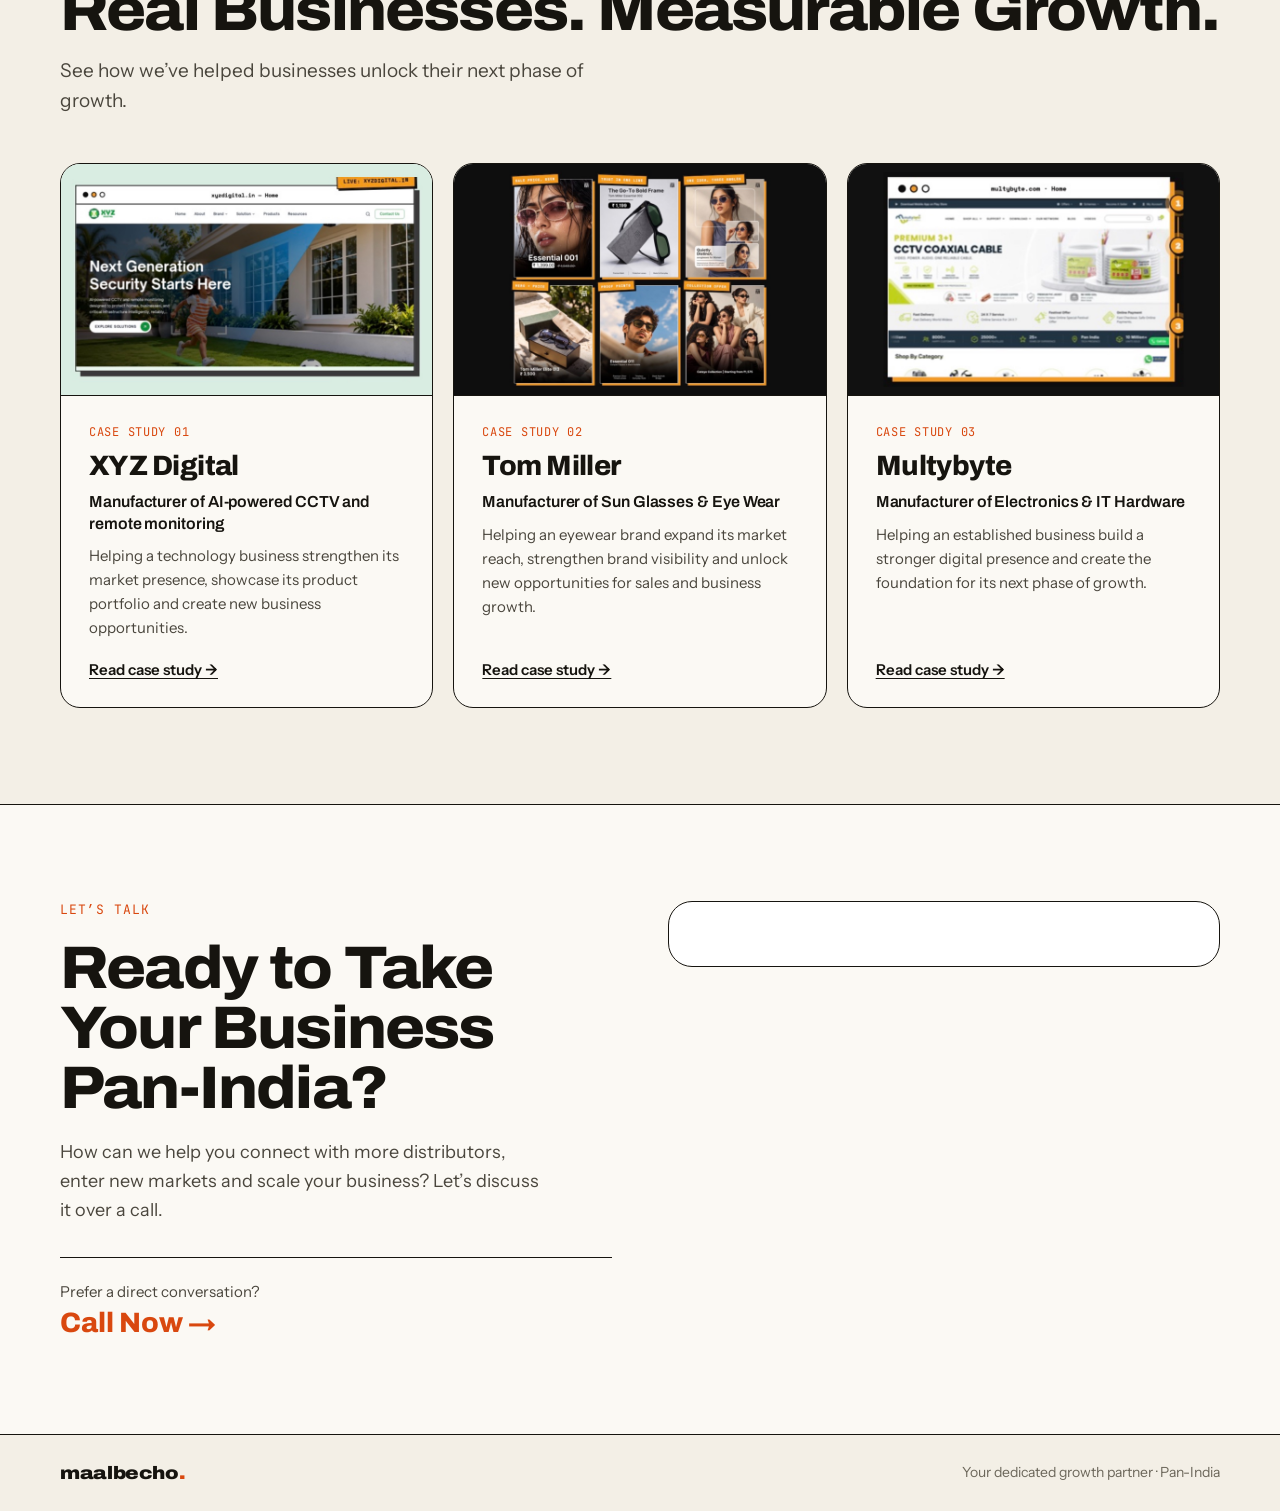
==== commit 82277128: "-> update cards text -> Manufacter ad Importer dynamic text -> embed form of LeadzAm" ====
--- a/index.html
+++ b/index.html
@@ -17,16 +17,16 @@
 <body>
 <header class="hdr"><div class="wrap">
   <a class="logo" href="index.html" aria-label="Maalbecho home">maalbecho<span>.</span></a>
-  <nav aria-label="Main"><a href="tel:+910000000000">Call Now</a><a class="pill" href="#apply">Book a call</a></nav>
+  <nav aria-label="Main"><a href="tel:+919968669944">Call Now</a><a class="pill" href="#apply">Book a call</a></nav>
 </div></header>
 
 <main>
 <section class="wrap hero">
   <div class="hero-copy">
     <div class="tag"><i></i>For Manufacturers &amp; Importers with ₹1 Crore+ Annual Turnover</div>
-    <h1>Helping Businesses Grow With <span>Proven Results</span></h1>
+    <h1>Helping <span class="rot" id="rot"><span class="on">Manufacturers</span><span aria-hidden="true">Importers</span></span> Grow With <span class="acc">Proven Results</span></h1>
     <p class="sub">Scale your distribution network, enter untapped markets and grow your business across India with Maal Becho, your dedicated growth partner.</p>
-    <div class="btns"><a class="btn or" href="#apply">Let’s Scale Your Business →</a><a class="btn line" href="tel:+910000000000">Call Now</a></div>
+    <div class="btns"><a class="btn or" href="#apply">Let’s Scale Your Business →</a><a class="btn line" href="tel:+919968669944">Call Now</a></div>
   </div>
   <div class="gpanel" aria-label="Growth path chart">
     <div class="gridlines"></div>
@@ -68,15 +68,15 @@
   <div class="cards">
       <article class="card">
         <img src="assets/case-studies/xyz-digital.jpg" alt="XYZ Digital case study" width="1600" height="1000">
-        <div><small>CASE STUDY 01</small><h3>XYZ Digital</h3><p>A dated site undersold the technology. We built a modern website with 40+ products, a blog and user manuals, and easy updates without a developer.</p><a href="assets/case-studies/xyz-digital-case-study.pdf" target="_blank" rel="noopener">Read case study →</a></div>
+        <div><small>CASE STUDY 01</small><h3>XYZ Digital</h3><h4>Manufacturer of AI-powered CCTV and remote monitoring</h4><p>Helping a technology business strengthen its market presence, showcase its product portfolio and create new business opportunities.</p><a href="assets/case-studies/xyz-digital-case-study.pdf" target="_blank" rel="noopener">Read case study →</a></div>
       </article>
       <article class="card">
         <img src="assets/case-studies/tom-miller.jpg" alt="Tom Miller case study" width="1600" height="1000">
-        <div><small>CASE STUDY 02</small><h3>Tom Miller</h3><p>A great brand with a quiet feed. High-end creatives, a Hinglish brand voice, Meta Ads and a premium storefront helped it grow organically.</p><a href="assets/case-studies/tom-miller-case-study.pdf" target="_blank" rel="noopener">Read case study →</a></div>
+        <div><small>CASE STUDY 02</small><h3>Tom Miller</h3><h4>Manufacturer of Sun Glasses &amp; Eye Wear</h4><p>Helping an eyewear brand expand its market reach, strengthen brand visibility and unlock new opportunities for sales and business growth.</p><a href="assets/case-studies/tom-miller-case-study.pdf" target="_blank" rel="noopener">Read case study →</a></div>
       </article>
       <article class="card">
         <img src="assets/case-studies/multybyte.jpg" alt="Multybyte case study" width="1600" height="1000">
-        <div><small>CASE STUDY 03</small><h3>Multybyte</h3><p>Their first website, built from scratch. We now keep it updated and have built their mobile app too, again from scratch.</p><a href="assets/case-studies/multybyte-case-study.pdf" target="_blank" rel="noopener">Read case study →</a></div>
+        <div><small>CASE STUDY 03</small><h3>Multybyte</h3><h4>Manufacturer of Electronics &amp; IT Hardware</h4><p>Helping an established business build a stronger digital presence and create the foundation for its next phase of growth.</p><a href="assets/case-studies/multybyte-case-study.pdf" target="_blank" rel="noopener">Read case study →</a></div>
       </article>
   </div>
 </section>
@@ -86,30 +86,10 @@
     <div class="eyebrow">LET’S TALK</div>
     <h2>Ready to Take Your Business Pan-India?</h2>
     <p>How can we help you connect with more distributors, enter new markets and scale your business? Let’s discuss it over a call.</p>
-    <div class="direct">Prefer a direct conversation?<a href="tel:+910000000000">Call Now →</a></div>
+    <div class="direct">Prefer a direct conversation?<a href="tel:+919968669944">Call Now →</a></div>
   </div>
   <div class="formbox">
-    <div id="formWrap">
-    <form id="leadForm">
-      <label>Full Name<input required name="name" type="text" placeholder="Rajesh Kumar"></label>
-      <label>Company Name<input required name="company" type="text" placeholder="Kumar Industries"></label>
-      <label>Phone Number<input required name="phone" type="tel" placeholder="+91 98XXX XXXXX"></label>
-      <label>Industry / Product Category<input required name="category" type="text" placeholder="e.g. Kitchenware, Auto parts"></label>
-      <div class="field">Annual Turnover
-        <div class="dd" id="turnoverDD">
-          <input type="hidden" name="turnover" value="₹1–5 Cr">
-          <button type="button" class="dd-btn" id="turnoverBtn" aria-haspopup="listbox" aria-expanded="false" aria-label="Annual Turnover"><span>₹1–5 Cr</span><svg width="14" height="14" viewBox="0 0 24 24" fill="none" stroke="currentColor" stroke-width="2.5" stroke-linecap="round" stroke-linejoin="round" aria-hidden="true"><path d="m6 9 6 6 6-6"/></svg></button>
-          <ul class="dd-list" role="listbox" hidden><li role="option" tabindex="-1" data-v="₹1–5 Cr" aria-selected="true">₹1–5 Cr</li><li role="option" tabindex="-1" data-v="₹5–25 Cr">₹5–25 Cr</li><li role="option" tabindex="-1" data-v="₹25–100 Cr">₹25–100 Cr</li><li role="option" tabindex="-1" data-v="₹100 Cr+">₹100 Cr+</li><li role="option" tabindex="-1" data-v="Below ₹1 Cr">Below ₹1 Cr</li></ul>
-        </div>
-      </div>
-      <button type="submit" id="submitBtn">Book My Growth Call →</button>
-      <p class="status" id="formStatus" role="status"></p>
-    </form>
-    </div>
-    <div class="done" id="formDone" hidden>
-      <i>✓</i><b>Thanks — we’ll call you shortly.</b>
-      <span>Our growth team will reach out within 24 hours to schedule your call.</span>
-    </div>
+    <div data-leadgen-form="ed8972c9-ac7f-48f7-9db3-3a24e0af2548"></div>
   </div>
 </div></section>
 </main>
@@ -119,5 +99,6 @@
   <div>Your dedicated growth partner · Pan-India</div>
 </div></footer>
 <script src="js/landing.js"></script>
+<script src="https://api.leadzam.com/widget/widget.js" defer></script>
 </body>
 </html>
--- a/css/landing.css
+++ b/css/landing.css
@@ -24,7 +24,12 @@
 .tag{display:inline-flex;align-items:center;gap:8px;font-family:var(--m);font-size:11px;line-height:1.4;text-transform:uppercase;letter-spacing:.06em;border:1px solid var(--ink);padding:7px 12px;border-radius:14px}
 .tag i{width:7px;height:7px;border-radius:50%;background:var(--or);flex:none}
 h1{font-family:var(--d);font-weight:900;font-stretch:105%;font-size:clamp(38px,5.6vw,72px);line-height:1;letter-spacing:-.03em;margin:0;text-wrap:balance}
-h1 span{color:var(--or)}
+h1 .acc{color:var(--or)}
+.rot{display:inline-grid;vertical-align:top;overflow:hidden;padding-bottom:.08em}
+.rot>span{grid-area:1/1;opacity:0;transform:translateY(60%);transition:opacity .45s ease,transform .45s ease}
+.rot>span.on{opacity:1;transform:none}
+.rot>span.out{opacity:0;transform:translateY(-60%)}
+@media (prefers-reduced-motion:reduce){.rot>span{transition:none}}
 .sub{font-size:clamp(17px,4.5vw,20px);line-height:1.5;margin:0;max-width:560px;text-wrap:pretty}
 .btns{display:flex;flex-wrap:wrap;gap:12px;width:100%;max-width:480px;margin-top:8px}
 .btns .btn{padding:16px 26px;font-size:16px;text-align:center}
@@ -64,6 +69,7 @@
 .card>div{padding:clamp(20px,5vw,28px);display:flex;flex-direction:column;gap:10px;flex:1}
 .card small{font-family:var(--m);font-size:12px;color:var(--or);letter-spacing:.06em}
 .card h3{font-family:var(--d);font-weight:800;font-size:28px;letter-spacing:-.02em;margin:0}
+.card h4{font-family:var(--d);font-weight:600;font-size:16px;line-height:1.35;letter-spacing:-.005em;color:var(--ink);margin:0}
 .card p{font-size:15px;line-height:1.6;color:var(--mut);margin:0}
 .card a{margin-top:auto;padding-top:10px;font-weight:600;font-size:15px}
 .apply{border-top:1px solid var(--ink);background:var(--card)}
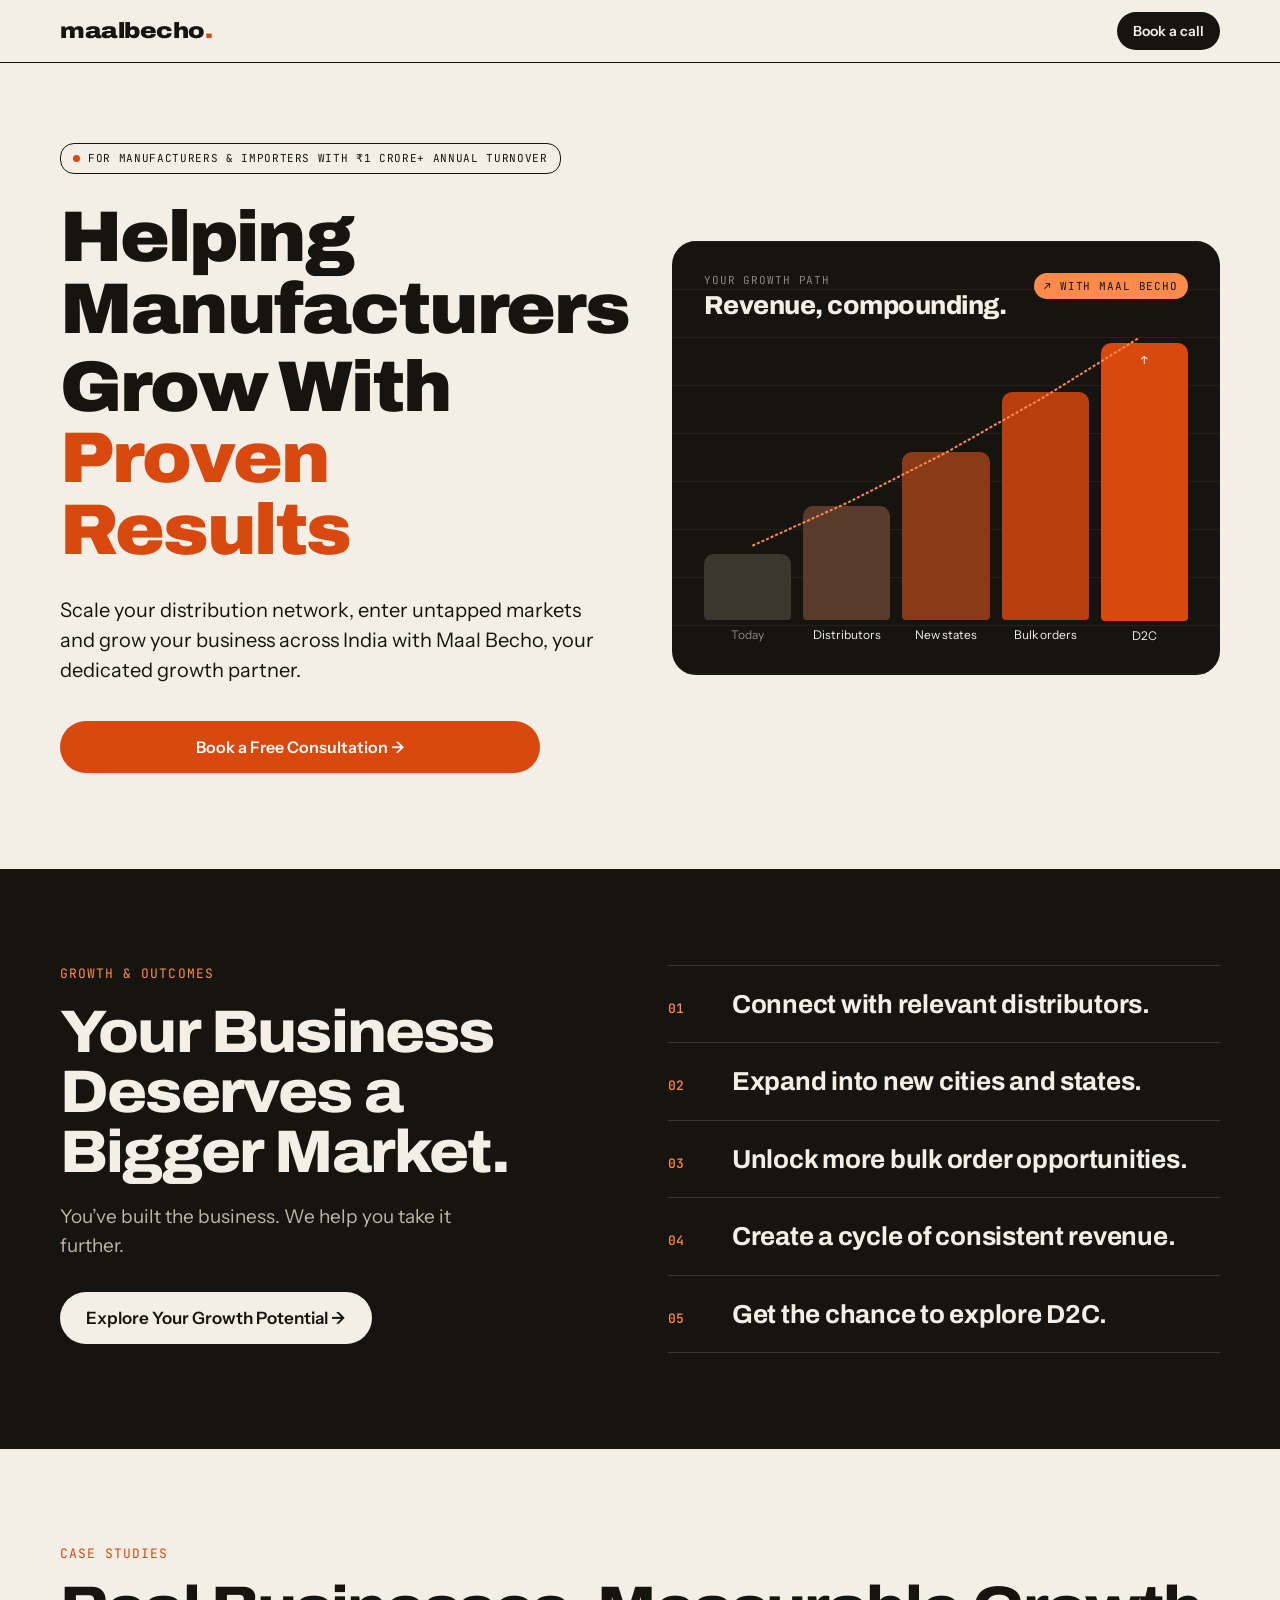
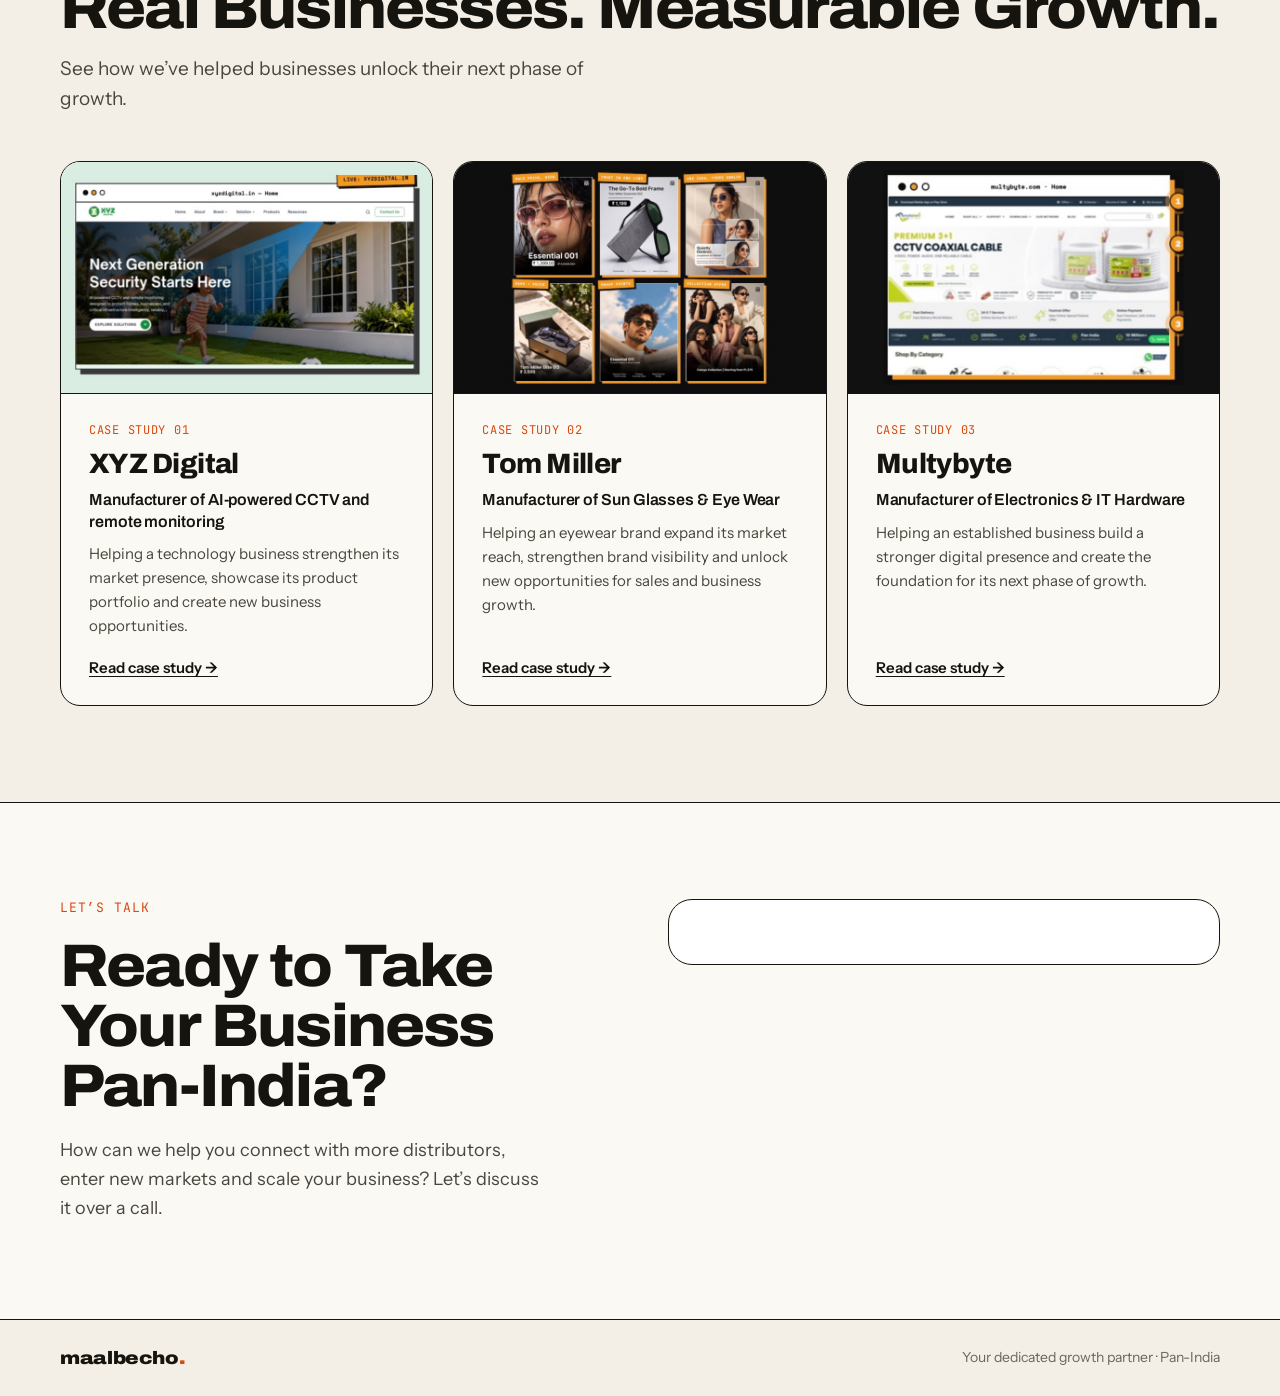
==== commit 15f0d8ca: "Remove Call Now links; rename hero button to Book a Free Consultation Co-Authored-By: Claude Sonnet " ====
--- a/index.html
+++ b/index.html
@@ -13,11 +13,13 @@
 <link rel="preconnect" href="https://fonts.gstatic.com" crossorigin>
 <link rel="stylesheet" href="https://fonts.googleapis.com/css2?family=Archivo:wdth,wght@62..125,400..900&family=Instrument+Sans:wght@400;500;600&family=JetBrains+Mono:wght@500&display=swap">
 <link rel="stylesheet" href="css/landing.css">
+<script>window.dataLayer=window.dataLayer||[];window.dataLayer.push({'gtm.start':new Date().getTime(),event:'gtm.js'});</script>
+<script async src="https://www.googletagmanager.com/gtm.js?id=GTM-WXWTQQGD"></script>
 </head>
 <body>
 <header class="hdr"><div class="wrap">
   <a class="logo" href="index.html" aria-label="Maalbecho home">maalbecho<span>.</span></a>
-  <nav aria-label="Main"><a href="tel:+919968669944">Call Now</a><a class="pill" href="#apply">Book a call</a></nav>
+  <nav aria-label="Main"><a class="pill" href="#apply">Book a call</a></nav>
 </div></header>
 
 <main>
@@ -26,7 +28,7 @@
     <div class="tag"><i></i>For Manufacturers &amp; Importers with ₹1 Crore+ Annual Turnover</div>
     <h1>Helping <span class="rot" id="rot"><span class="on">Manufacturers</span><span aria-hidden="true">Importers</span></span> Grow With <span class="acc">Proven Results</span></h1>
     <p class="sub">Scale your distribution network, enter untapped markets and grow your business across India with Maal Becho, your dedicated growth partner.</p>
-    <div class="btns"><a class="btn or" href="#apply">Let’s Scale Your Business →</a><a class="btn line" href="tel:+919968669944">Call Now</a></div>
+    <div class="btns"><a class="btn or" href="#apply">Book a Free Consultation →</a></div>
   </div>
   <div class="gpanel" aria-label="Growth path chart">
     <div class="gridlines"></div>
@@ -86,7 +88,7 @@
     <div class="eyebrow">LET’S TALK</div>
     <h2>Ready to Take Your Business Pan-India?</h2>
     <p>How can we help you connect with more distributors, enter new markets and scale your business? Let’s discuss it over a call.</p>
-    <div class="direct">Prefer a direct conversation?<a href="tel:+919968669944">Call Now →</a></div>
+    
   </div>
   <div class="formbox">
     <div data-leadgen-form="ed8972c9-ac7f-48f7-9db3-3a24e0af2548"></div>
